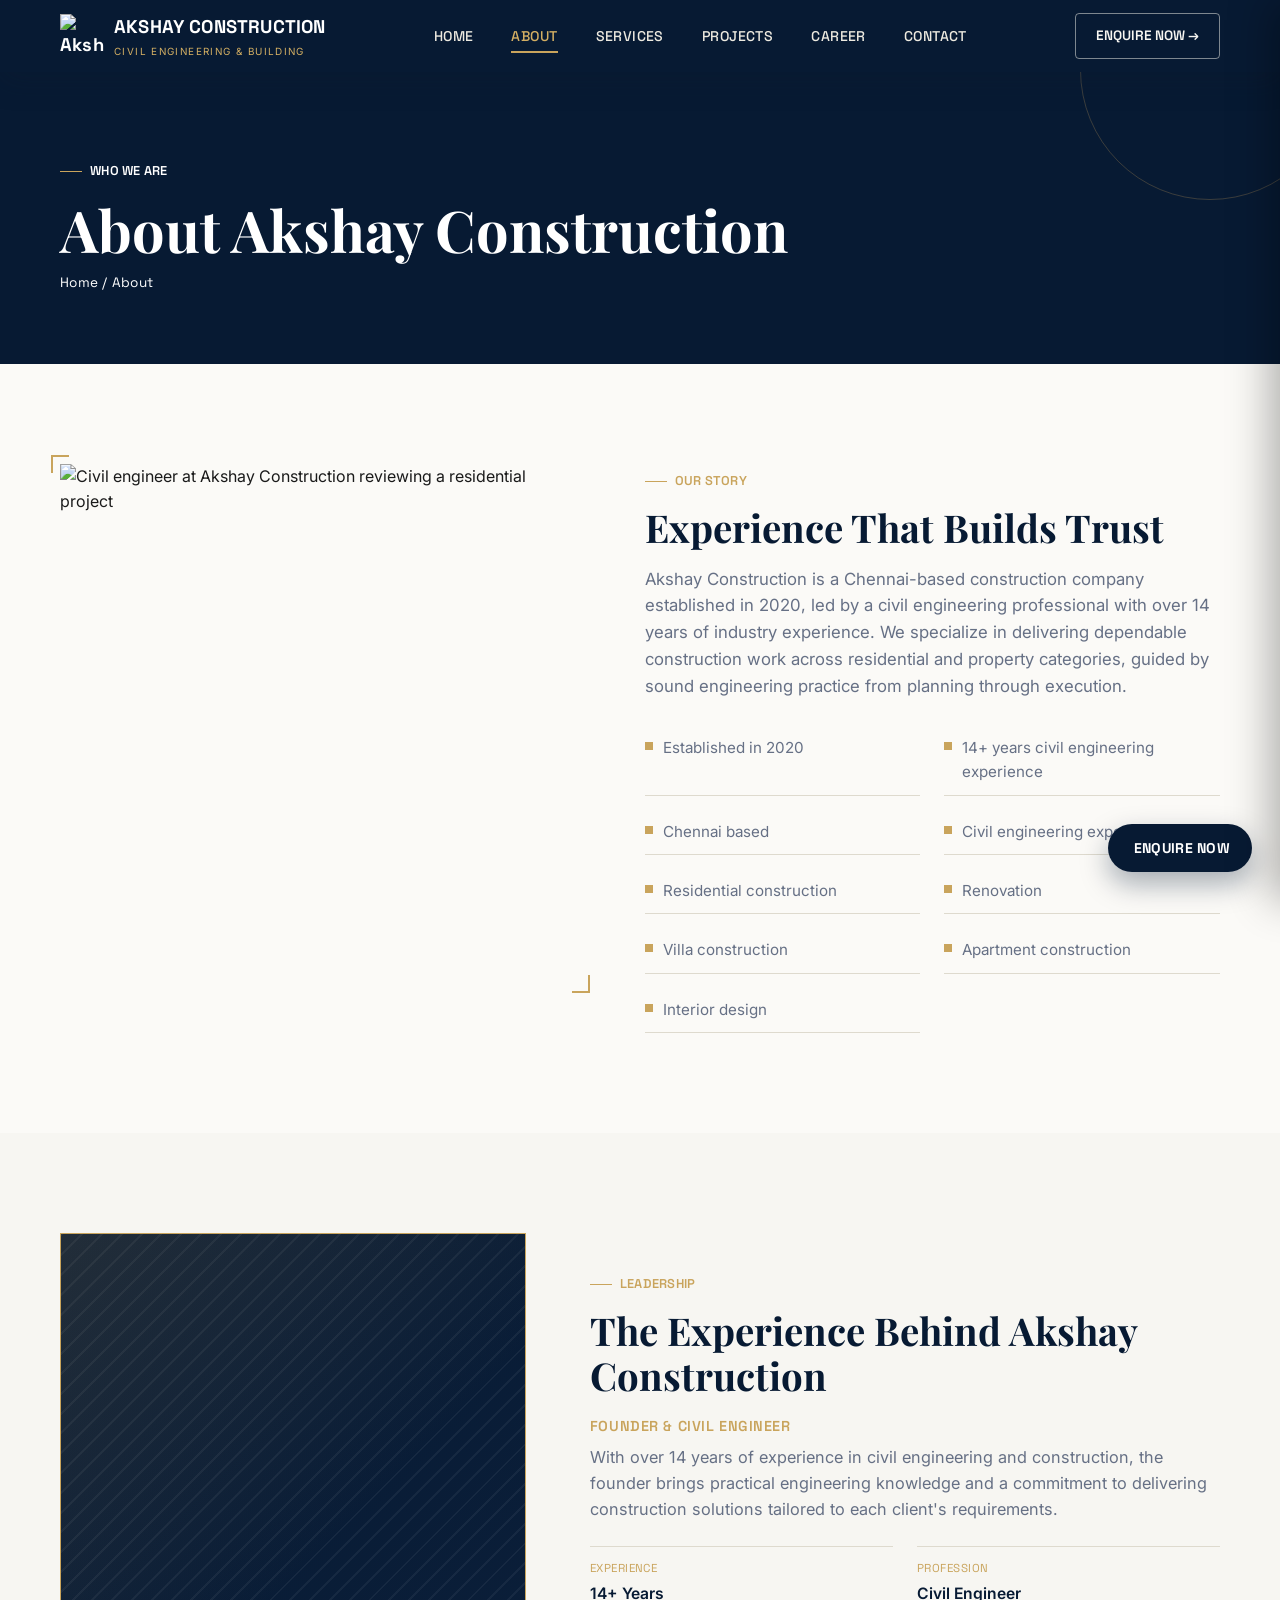
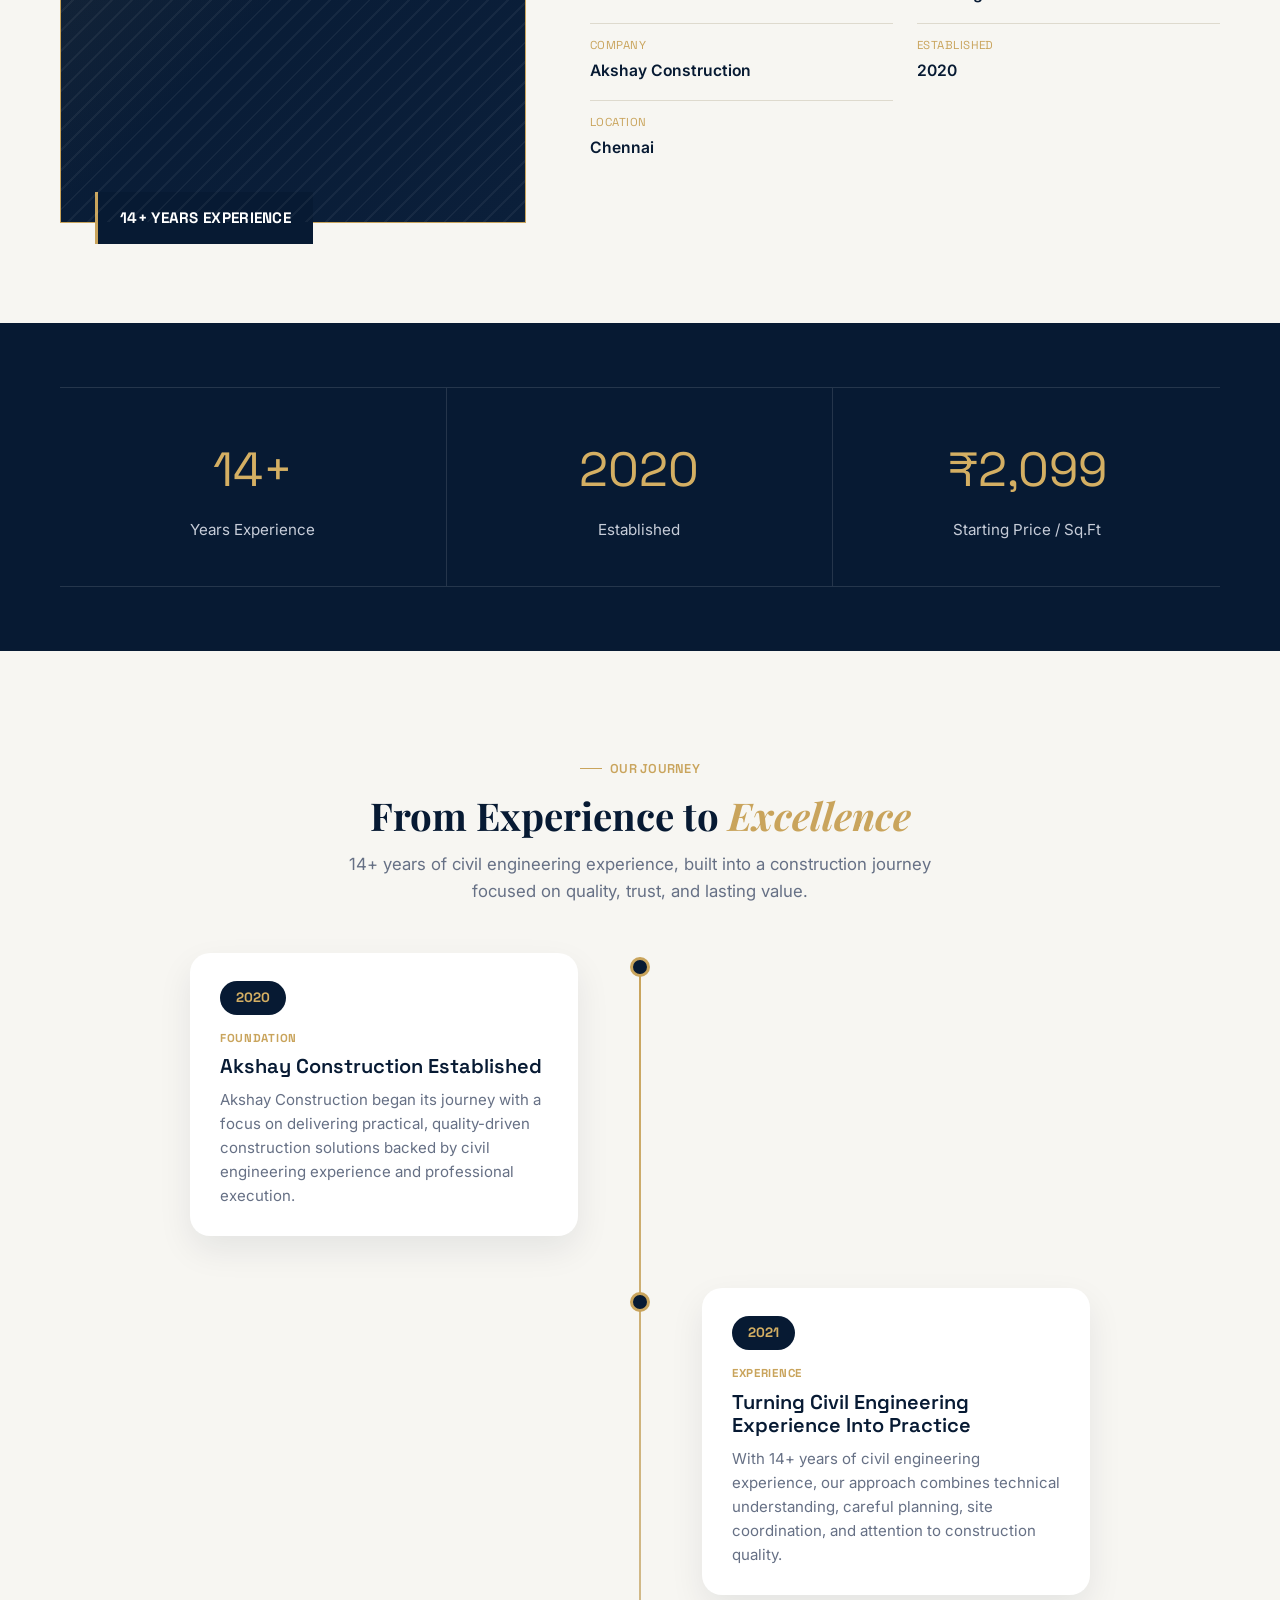
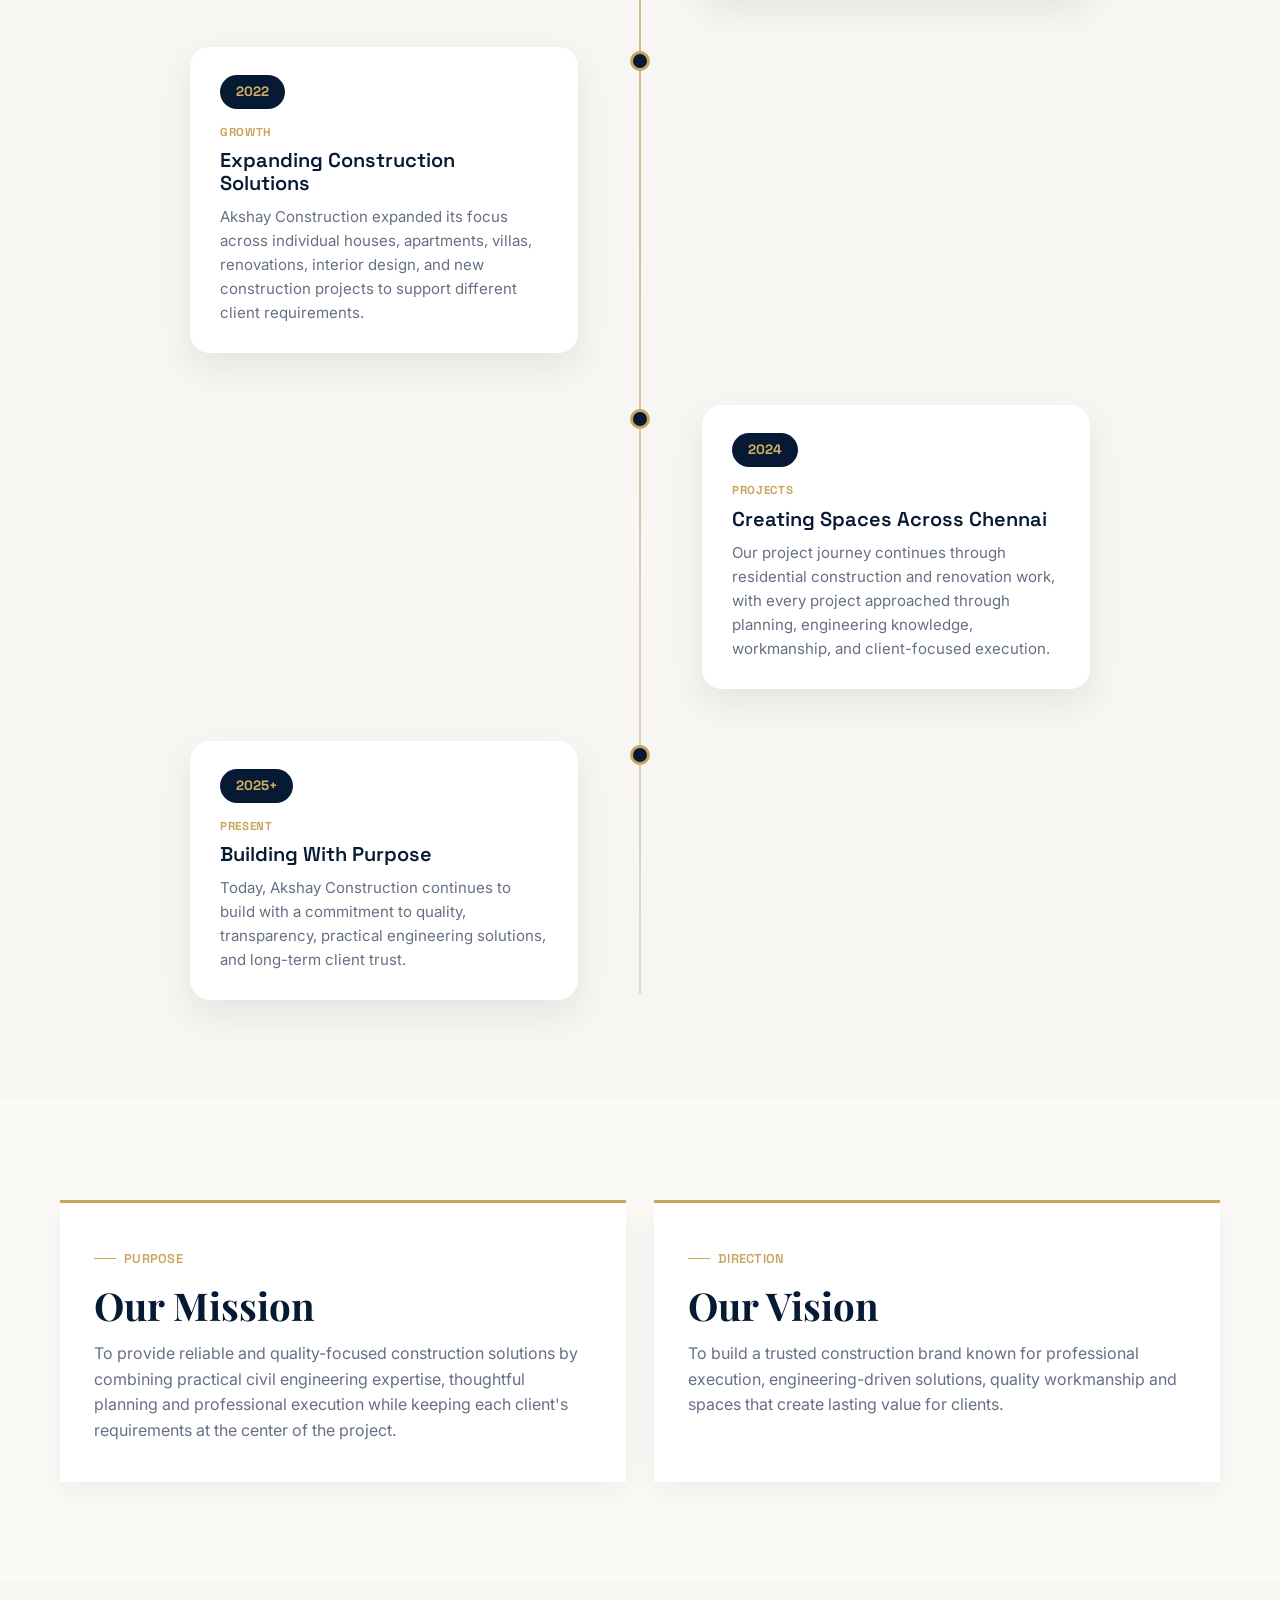
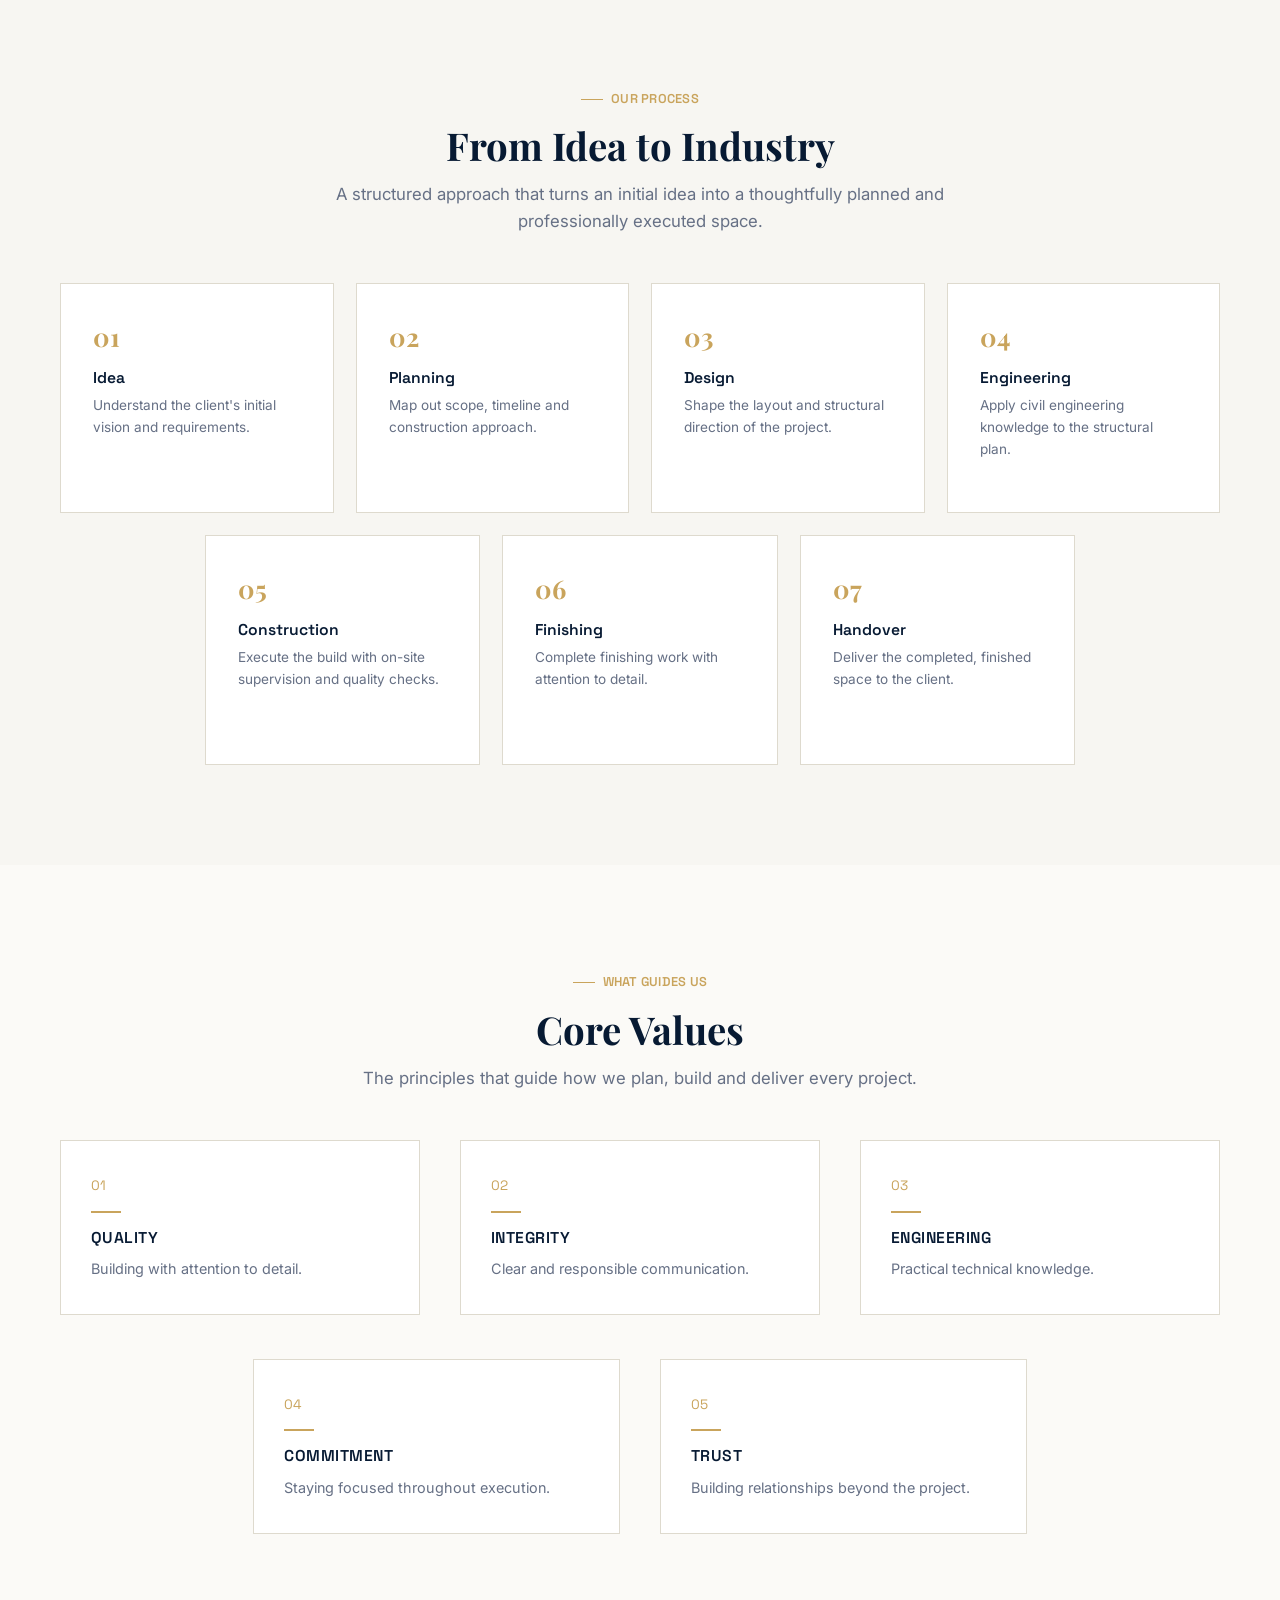
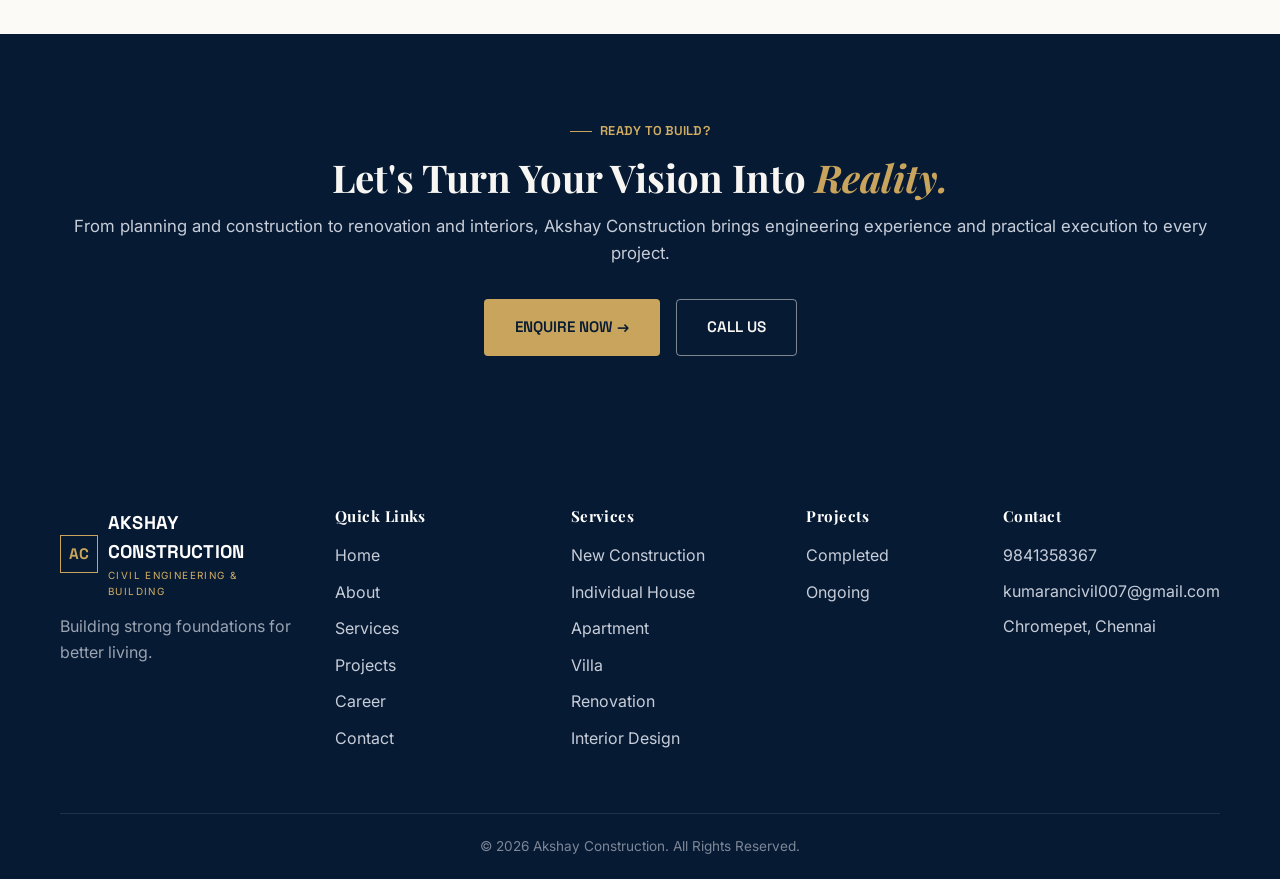
==== about.html @ 5a8a0b81 "Add files via upload" ====
<!DOCTYPE html>
<html lang="en">
<head>
<meta charset="UTF-8">
<meta name="viewport" content="width=device-width, initial-scale=1.0">
<title>About Us | Akshay Construction — Civil Contractor in Chennai</title>
<meta name="description" content="Learn about Akshay Construction, a Chennai-based civil construction company with 14+ years of engineering experience, established in 2020.">
<link rel="canonical" href="https://www.akshayconstruction.in/about.html">
<meta property="og:title" content="About Akshay Construction">
<meta property="og:description" content="14+ years of civil engineering experience. Chennai-based construction company established in 2020.">
<meta property="og:type" content="website">
<link rel="icon" href="images/logo1.jpeg" type="image/png">
<link rel="stylesheet" href="css/global.css">
<link rel="stylesheet" href="css/about.css">
</head>
<body>

<header class="navbar is-solid">
  <div class="container">
    <a href="index.html" class="brand">
      <img src="images/logo1.jpeg" alt="Akshay Construction Logo" class="brand-logo">
      <span>AKSHAY CONSTRUCTION<small>CIVIL ENGINEERING &amp; BUILDING</small></span>
    </a>
    <nav class="nav-links">
      <a href="index.html">HOME</a>
      <a href="about.html" class="active">ABOUT</a>
      <a href="services.html">SERVICES</a>
      <a href="projects.html">PROJECTS</a>
      <a href="career.html">CAREER</a>
      <a href="contact.html">CONTACT</a>
    </nav>
    <div class="nav-cta">
      <a href="contact.html" class="btn btn--outline-light btn--sm">ENQUIRE NOW &rarr;</a>
      <button class="hamburger" aria-label="Open menu"><span></span><span></span><span></span></button>
    </div>
  </div>
</header>

<div class="drawer-overlay"></div>
<aside class="mobile-drawer">
  <button class="drawer-close" aria-label="Close menu">&times;</button>
  <a href="index.html">HOME</a>
  <a href="about.html">ABOUT</a>
  <a href="services.html">SERVICES</a>
  <a href="projects.html">PROJECTS</a>
  <a href="career.html">CAREER</a>
  <a href="contact.html">CONTACT</a>
  <a href="contact.html" class="btn btn--gold btn--block drawer-cta">ENQUIRE NOW &rarr;</a>
  <a href="tel:9841358367" class="btn btn--outline-light btn--block" style="margin-top:10px;">CALL NOW</a>
  <a href="https://wa.me/919841358367?text=Hello%20Akshay%20Construction%2C%20I%20am%20interested%20in%20your%20construction%20services.%20I%20would%20like%20to%20know%20more%20about%20your%20services%20and%20quotation." class="btn btn--whatsapp btn--block" style="margin-top:10px;">WHATSAPP US</a>
</aside>

<section class="page-hero" style="background-image:url('images/about-hero.png');">
  <div class="container">
    
    <span class="tag on-dark">WHO WE ARE</span>
    <h1>About Akshay Construction</h1>
    <div class="breadcrumb"><a href="index.html">Home</a> / About</div>
  </div>
</section>

<section class="section">
  <div class="container about-main">
    <div class="about-main-media tick-frame reveal">
      <img src="images/journey.png" alt="Civil engineer at Akshay Construction reviewing a residential project">
    </div>
    <div class="reveal">
      <span class="tag">OUR STORY</span>
      <h2>Experience That Builds Trust</h2>
      <p style="margin-top:16px;color:var(--ink-soft);font-size:1.05rem;">Akshay Construction is a Chennai-based construction company established in 2020, led by a civil engineering professional with over 14 years of industry experience. We specialize in delivering dependable construction work across residential and property categories, guided by sound engineering practice from planning through execution.</p>
      <ul class="about-list">
        <li>Established in 2020</li>
        <li>14+ years civil engineering experience</li>
        <li>Chennai based</li>
        <li>Civil engineering expertise</li>
        <li>Residential construction</li>
        <li>Renovation</li>
        <li>Villa construction</li>
        <li>Apartment construction</li>
        <li>Interior design</li>
      </ul>
    </div>
  </div>
</section>

<!-- ================= FOUNDER / LEADERSHIP ================= -->
<section class="section section--alt">
  <div class="container founder-section">
    <div class="founder-portrait-wrap reveal">
      <img src="images/founder.png" alt="Founder and Civil Engineer of Akshay Construction" loading="lazy">
      <div class="founder-badge">14+ YEARS EXPERIENCE</div>
    </div>
    <div class="founder-info reveal">
      <span class="tag">LEADERSHIP</span>
      <h2>The Experience Behind Akshay Construction</h2>
      <p class="role">FOUNDER &amp; CIVIL ENGINEER</p>
      <p class="desc">With over 14 years of experience in civil engineering and construction, the founder brings practical engineering knowledge and a commitment to delivering construction solutions tailored to each client's requirements.</p>
      <div class="founder-facts">
        <div><span class="f-label">EXPERIENCE</span><span class="f-value">14+ Years</span></div>
        <div><span class="f-label">PROFESSION</span><span class="f-value">Civil Engineer</span></div>
        <div><span class="f-label">COMPANY</span><span class="f-value">Akshay Construction</span></div>
        <div><span class="f-label">ESTABLISHED</span><span class="f-value">2020</span></div>
        <div><span class="f-label">LOCATION</span><span class="f-value">Chennai</span></div>
      </div>
    </div>
  </div>
</section>

<section class="section--tight section--dark">
  <div class="container">
    <div class="experience-strip experience-strip--3">
      <div class="experience-item reveal"><span class="num" data-counter="14+">0</span><span class="label">Years Experience</span></div>
      <div class="experience-item reveal"><span class="num" data-counter="2020">0</span><span class="label">Established</span></div>
      <div class="experience-item reveal"><span class="num" data-counter="₹2,099">₹0</span><span class="label">Starting Price / Sq.Ft</span></div>
    </div>
  </div>
</section>

<!-- ================= OUR JOURNEY ================= -->
<section class="section section--alt">
  <div class="container">
    <div class="section-head center reveal">
      <span class="tag">OUR JOURNEY</span>
      <h2>From Experience to <span class="accent">Excellence</span></h2>
      <p>14+ years of civil engineering experience, built into a construction journey focused on quality, trust, and lasting value.</p>
    </div>

    <div class="journey-timeline">

      <div class="journey-item">
        <div class="journey-card-wrap">
          <div class="journey-dot"></div>
          <div class="journey-card reveal">
            <span class="journey-year">2020</span>
            <span class="journey-label">FOUNDATION</span>
            <h3>Akshay Construction Established</h3>
            <p>Akshay Construction began its journey with a focus on delivering practical, quality-driven construction solutions backed by civil engineering experience and professional execution.</p>
          </div>
        </div>
        <div class="journey-spacer"></div>
      </div>

      <div class="journey-item is-right">
        <div class="journey-spacer"></div>
        <div class="journey-card-wrap">
          <div class="journey-dot"></div>
          <div class="journey-card reveal">
            <span class="journey-year">2021</span>
            <span class="journey-label">EXPERIENCE</span>
            <h3>Turning Civil Engineering Experience Into Practice</h3>
            <p>With 14+ years of civil engineering experience, our approach combines technical understanding, careful planning, site coordination, and attention to construction quality.</p>
          </div>
        </div>
      </div>

      <div class="journey-item">
        <div class="journey-card-wrap">
          <div class="journey-dot"></div>
          <div class="journey-card reveal">
            <span class="journey-year">2022</span>
            <span class="journey-label">GROWTH</span>
            <h3>Expanding Construction Solutions</h3>
            <p>Akshay Construction expanded its focus across individual houses, apartments, villas, renovations, interior design, and new construction projects to support different client requirements.</p>
          </div>
        </div>
        <div class="journey-spacer"></div>
      </div>

      <div class="journey-item is-right">
        <div class="journey-spacer"></div>
        <div class="journey-card-wrap">
          <div class="journey-dot"></div>
          <div class="journey-card reveal">
            <span class="journey-year">2024</span>
            <span class="journey-label">PROJECTS</span>
            <h3>Creating Spaces Across Chennai</h3>
            <p>Our project journey continues through residential construction and renovation work, with every project approached through planning, engineering knowledge, workmanship, and client-focused execution.</p>
          </div>
        </div>
      </div>

      <div class="journey-item">
        <div class="journey-card-wrap">
          <div class="journey-dot"></div>
          <div class="journey-card reveal">
            <span class="journey-year">2025+</span>
            <span class="journey-label">PRESENT</span>
            <h3>Building With Purpose</h3>
            <p>Today, Akshay Construction continues to build with a commitment to quality, transparency, practical engineering solutions, and long-term client trust.</p>
          </div>
        </div>
        <div class="journey-spacer"></div>
      </div>

    </div>
  </div>
</section>

<!-- ================= MISSION / VISION ================= -->
<section class="section">
  <div class="container mv-grid">
    <div class="mv-card reveal">
      <span class="tag">PURPOSE</span>
      <h2>Our Mission</h2>
      <p>To provide reliable and quality-focused construction solutions by combining practical civil engineering expertise, thoughtful planning and professional execution while keeping each client's requirements at the center of the project.</p>
    </div>
    <div class="mv-card reveal">
      <span class="tag">DIRECTION</span>
      <h2>Our Vision</h2>
      <p>To build a trusted construction brand known for professional execution, engineering-driven solutions, quality workmanship and spaces that create lasting value for clients.</p>
    </div>
  </div>
</section>

<!-- ================= FROM IDEA TO INDUSTRY ================= -->
<section class="section section--alt">
  <div class="container">
    <div class="section-head center reveal">
      <span class="tag">OUR PROCESS</span>
      <h2>From Idea to Industry</h2>
      <p>A structured approach that turns an initial idea into a thoughtfully planned and professionally executed space.</p>
    </div>
    <div class="idea-row idea-row-top">
      <div class="idea-step reveal"><span class="idea-num">01</span><h3>Idea</h3><p>Understand the client's initial vision and requirements.</p></div>
      <div class="idea-step reveal"><span class="idea-num">02</span><h3>Planning</h3><p>Map out scope, timeline and construction approach.</p></div>
      <div class="idea-step reveal"><span class="idea-num">03</span><h3>Design</h3><p>Shape the layout and structural direction of the project.</p></div>
      <div class="idea-step reveal"><span class="idea-num">04</span><h3>Engineering</h3><p>Apply civil engineering knowledge to the structural plan.</p></div>
    </div>
    <div class="idea-row idea-row-bottom">
      <div class="idea-step reveal"><span class="idea-num">05</span><h3>Construction</h3><p>Execute the build with on-site supervision and quality checks.</p></div>
      <div class="idea-step reveal"><span class="idea-num">06</span><h3>Finishing</h3><p>Complete finishing work with attention to detail.</p></div>
      <div class="idea-step reveal"><span class="idea-num">07</span><h3>Handover</h3><p>Deliver the completed, finished space to the client.</p></div>
    </div>
  </div>
</section>

<!-- ================= CORE VALUES ================= -->
<section class="section">
  <div class="container">
    <div class="section-head center reveal">
      <span class="tag" style="justify-content:center;">WHAT GUIDES US</span>
      <h2>Core Values</h2>
      <p>The principles that guide how we plan, build and deliver every project.</p>
    </div>
    <div class="values-row values-row-top">
      <div class="value-card reveal"><span class="value-num">01</span><span class="value-line"></span><h3>Quality</h3><p>Building with attention to detail.</p></div>
      <div class="value-card reveal"><span class="value-num">02</span><span class="value-line"></span><h3>Integrity</h3><p>Clear and responsible communication.</p></div>
      <div class="value-card reveal"><span class="value-num">03</span><span class="value-line"></span><h3>Engineering</h3><p>Practical technical knowledge.</p></div>
    </div>
    <div class="values-row values-row-bottom">
      <div class="value-card reveal"><span class="value-num">04</span><span class="value-line"></span><h3>Commitment</h3><p>Staying focused throughout execution.</p></div>
      <div class="value-card reveal"><span class="value-num">05</span><span class="value-line"></span><h3>Trust</h3><p>Building relationships beyond the project.</p></div>
    </div>
  </div>
</section>

<section class="final-cta section--dark">
  <div class="container">
    <span class="tag on-dark" style="justify-content:center;">READY TO BUILD?</span>
    <h2 class="reveal">Let's Turn Your Vision Into <span class="accent">Reality.</span></h2>
    <p class="reveal">From planning and construction to renovation and interiors, Akshay Construction brings engineering experience and practical execution to every project.</p>
    <div class="btn-row reveal" style="justify-content:center;">
      <a href="contact.html" class="btn btn--gold">ENQUIRE NOW &rarr;</a>
      <a href="tel:9841358367" class="btn btn--outline-light">CALL US</a>
    </div>
  </div>
</section>

<footer class="site-footer">
  <div class="container">
    <div class="footer-grid footer-grid--5">
      <div class="footer-brand">
        <div class="brand"><span class="brand-mark">AC</span><span>AKSHAY CONSTRUCTION<small>CIVIL ENGINEERING &amp; BUILDING</small></span></div>
        <p>Building strong foundations for better living.</p>
      </div>
      <div class="footer-col">
        <h4>Quick Links</h4>
        <ul>
          <li><a href="index.html">Home</a></li>
          <li><a href="about.html">About</a></li>
          <li><a href="services.html">Services</a></li>
          <li><a href="projects.html">Projects</a></li>
          <li><a href="career.html">Career</a></li>
          <li><a href="contact.html">Contact</a></li>
        </ul>
      </div>
      <div class="footer-col">
        <h4>Services</h4>
        <ul>
          <li><a href="services.html">New Construction</a></li>
          <li><a href="services.html">Individual House</a></li>
          <li><a href="services.html">Apartment</a></li>
          <li><a href="services.html">Villa</a></li>
          <li><a href="services.html">Renovation</a></li>
          <li><a href="services.html">Interior Design</a></li>
        </ul>
      </div>
      <div class="footer-col">
        <h4>Projects</h4>
        <ul>
          <li><a href="projects.html?filter=completed">Completed</a></li>
          <li><a href="projects.html?filter=ongoing">Ongoing</a></li>
        </ul>
      </div>
      <div class="footer-col">
        <h4>Contact</h4>
        <p><a href="tel:9841358367">9841358367</a></p>
        <p><a href="mailto:kumarancivil007@gmail.com">kumarancivil007@gmail.com</a></p>
        <p>Chromepet, Chennai</p>
      </div>
    </div>
    <div class="footer-bottom">&copy; 2026 Akshay Construction. All Rights Reserved.</div>
  </div>
</footer>

<div class="floating-widget" id="floatingWidget">
  <div class="fw-options" id="fwOptions">
    <a class="fw-btn fw-whatsapp" href="https://wa.me/919841358367?text=Hello%20Akshay%20Construction%2C%20I%20am%20interested%20in%20your%20construction%20services.%20I%20would%20like%20to%20know%20more%20about%20your%20services%20and%20quotation." aria-label="Chat on WhatsApp">
      <svg class="fw-icon" viewBox="0 0 24 24" fill="currentColor"><path d="M12 2C6.48 2 2 6.48 2 12c0 1.85.5 3.58 1.36 5.07L2 22l5.08-1.33A9.94 9.94 0 0012 22c5.52 0 10-4.48 10-10S17.52 2 12 2zm0 18c-1.6 0-3.1-.42-4.4-1.16l-.31-.18-3.12.82.83-3.04-.2-.32A7.94 7.94 0 014 12c0-4.41 3.59-8 8-8s8 3.59 8 8-3.59 8-8 8zm4.4-5.98c-.24-.12-1.43-.7-1.65-.78-.22-.08-.38-.12-.54.12-.16.24-.62.78-.76.94-.14.16-.28.18-.52.06-.24-.12-1.02-.38-1.94-1.2-.72-.64-1.2-1.43-1.34-1.67-.14-.24-.02-.37.1-.49.11-.11.24-.28.36-.42.12-.14.16-.24.24-.4.08-.16.04-.3-.02-.42-.06-.12-.54-1.3-.74-1.78-.2-.47-.4-.4-.54-.41h-.46c-.16 0-.42.06-.64.3-.22.24-.84.82-.84 2s.86 2.32.98 2.48c.12.16 1.7 2.6 4.12 3.64.58.25 1.03.4 1.38.51.58.18 1.11.16 1.53.1.47-.07 1.43-.58 1.63-1.15.2-.57.2-1.06.14-1.15-.06-.1-.22-.16-.46-.28z"/></svg>
      <span class="fw-label">WhatsApp</span>
    </a>
    <a class="fw-btn fw-call" href="tel:9841358367" aria-label="Call Akshay Construction">
      <svg class="fw-icon" viewBox="0 0 24 24" fill="currentColor"><path d="M6.6 10.8c1.4 2.8 3.8 5.1 6.6 6.6l2.2-2.2c.3-.3.7-.4 1-.2 1.1.4 2.3.6 3.6.6.6 0 1 .4 1 1V20c0 .6-.4 1-1 1C10.6 21 3 13.4 3 4c0-.6.4-1 1-1h3.5c.6 0 1 .4 1 1 0 1.2.2 2.5.6 3.6.1.4 0 .8-.2 1l-2.3 2.2z"/></svg>
      <span class="fw-label">Call</span>
    </a>
    <a class="fw-btn fw-email" href="mailto:kumarancivil007@gmail.com" aria-label="Email Akshay Construction">
      <svg class="fw-icon" viewBox="0 0 24 24" fill="currentColor"><path d="M20 4H4c-1.1 0-2 .9-2 2v12c0 1.1.9 2 2 2h16c1.1 0 2-.9 2-2V6c0-1.1-.9-2-2-2zm0 4-8 5-8-5V6l8 5 8-5v2z"/></svg>
      <span class="fw-label">Email</span>
    </a>
  </div>
  <button class="fw-main" id="fwToggle" aria-expanded="false" aria-controls="fwOptions">
    <svg class="fw-icon fw-icon-plus" viewBox="0 0 24 24" fill="currentColor"><path d="M11 4h2v7h7v2h-7v7h-2v-7H4v-2h7z"/></svg>
    <span class="fw-label">ENQUIRE NOW</span>
  </button>
</div>

<script src="js/global.js"></script>
<script src="js/about.js"></script>
</body>
</html>
---- css/global.css ----
/* =========================================================
   AKSHAY CONSTRUCTION — GLOBAL DESIGN SYSTEM
   Design language: engineering drawing / site-plan vernacular.
   Thin rule lines, corner ticks, coordinate-style tags —
   drawn from the world of civil engineering drafting rather
   than generic template chrome.
   ========================================================= */

@import url('https://fonts.googleapis.com/css2?family=Playfair+Display:ital,wght@0,600;0,700;1,600;1,700&family=Space+Grotesk:wght@400;500;600;700&family=Inter:wght@400;500;600;700&display=swap');

:root{
  /* ---- Color tokens ---- */
  --navy-900:#071A33;
  --navy-800:#0B1F3A;
  --navy-700:#132B4E;
  --off-white:#F7F6F2;
  --paper:#FBFAF7;
  --gray-200:#E7E4DC;
  --gray-400:#C3BFB4;
  --ink:#1A1A1A;
  --ink-soft:#667085;
  --gold:#C9A45C;
  --gold-light:#D4AF63;
  --line:#DEDACE;
  --success:#3E7A4E;

  /* ---- Type ---- */
  --font-display:'Playfair Display', 'Space Grotesk', serif;
  --font-head:'Space Grotesk', 'Inter', sans-serif;
  --font-body:'Inter', sans-serif;

  /* ---- Layout ---- */
  --container:1320px;
  --radius-s:4px;
  --radius-m:8px;
  --nav-h:84px;
}

*,*::before,*::after{ box-sizing:border-box; }
html{ scroll-behavior:smooth; }

body{
  margin:0;
  font-family:var(--font-body);
  color:var(--ink);
  background:var(--paper);
  line-height:1.6;
  -webkit-font-smoothing:antialiased;
}

img{ max-width:100%; display:block; }
a{ color:inherit; text-decoration:none; }
ul{ list-style:none; margin:0; padding:0; }
button{ font-family:inherit; cursor:pointer; }
input,textarea,select{ font-family:inherit; font-size:1rem; }

/* Global alignment system: every section shares this one container so
   content width, left/right margins and heading widths line up across
   the whole site (Client Stories, Career, Process, Values, Why Us…). */
.container{
  width:min(100% - 120px, var(--container));
  margin-inline:auto;
}
@media (max-width: 1024px){
  .container{ width:min(100% - 64px, 1200px); }
}
@media (max-width: 767px){
  .container{ width:min(100% - 32px, 1200px); }
}

h1,h2,h3,h4{
  font-family:var(--font-display);
  color:var(--navy-900);
  line-height:1.15;
  margin:0;
  font-weight:700;
}

h1{ font-size:clamp(2.2rem,4.6vw,3.6rem); }
h2{ font-size:clamp(1.7rem,3vw,2.4rem); }
h3{ font-size:1.25rem; font-family:var(--font-head); font-weight:600; }

p{ margin:0; }

.accent{
  font-style:italic;
  color:var(--gold);
}

@media (prefers-reduced-motion: reduce){
  *{ animation:none !important; transition:none !important; scroll-behavior:auto !important; }
}

/* ---------------------------------------------------------
   Structural device: measurement tag (coordinate-plan style)
   used instead of a generic tracked-out ALL-CAPS eyebrow bar.
   --------------------------------------------------------- */
.tag{
  display:inline-flex;
  align-items:center;
  gap:8px;
  font-family:var(--font-head);
  font-size:0.8rem;
  letter-spacing:0.02em;
  color:var(--gold);
  font-weight:600;
  margin-bottom:14px;
}
.tag::before{
  content:'';
  width:22px;
  height:1px;
  background:var(--gold);
  display:inline-block;
}
.tag.on-dark{ color:var(--gold-light); }

.section{ padding-block:100px; }
.section--tight{ padding-block:64px; }
.section--dark{ background:var(--navy-900); color:var(--off-white); }
.section--dark h2, .section--dark h3{ color:var(--off-white); }
.section--alt{ background:var(--off-white); }

/* Consistent vertical rhythm across the whole site — desktop / tablet / mobile. */
@media (max-width: 1024px){
  .section{ padding-block:80px; }
  .section--tight{ padding-block:52px; }
}
@media (max-width: 767px){
  .section{ padding-block:60px; }
  .section--tight{ padding-block:40px; }
  .section-head{ margin-bottom:32px; }
  .page-hero{ padding:calc(var(--nav-h) + 40px) 0 44px; }
  .pricing-cta{ padding-block:56px; }
  .final-cta{ padding-block:52px; }
}

.section-head{
  max-width:640px;
  margin-bottom:48px;
}
.section-head.center{
  margin-left:auto;
  margin-right:auto;
  text-align:center;
}
.section-head p{
  color:var(--ink-soft);
  margin-top:14px;
  font-size:1.05rem;
}
.section--dark .section-head p{ color:#C7CDD9; }

/* ---------------------------------------------------------
   Buttons
   --------------------------------------------------------- */
.btn{
  display:inline-flex;
  align-items:center;
  justify-content:center;
  gap:10px;
  padding:15px 30px;
  font-family:var(--font-head);
  font-weight:600;
  font-size:0.95rem;
  border-radius:var(--radius-s);
  border:1px solid transparent;
  transition:transform .25s ease, background .25s ease, color .25s ease, border-color .25s ease;
  white-space:nowrap;
}
.btn:active{ transform:translateY(1px); }

.btn--gold{
  background:var(--gold);
  color:var(--navy-900);
}
.btn--gold:hover{ background:var(--gold-light); }

.btn--outline{
  background:transparent;
  color:var(--navy-900);
  border-color:var(--navy-900);
}
.btn--outline:hover{ background:var(--navy-900); color:var(--off-white); }

.btn--outline-light{
  background:transparent;
  color:var(--off-white);
  border-color:rgba(246,243,236,0.5);
}
.btn--outline-light:hover{ background:var(--off-white); color:var(--navy-900); border-color:var(--off-white); }

.btn--whatsapp{
  background:#2CA24C;
  color:#fff;
}
.btn--whatsapp:hover{ background:#268F42; }

.btn--sm{ padding:11px 20px; font-size:0.85rem; }
.btn--block{ width:100%; }

.btn-row{
  display:flex;
  flex-wrap:wrap;
  gap:16px;
}

/* ---------------------------------------------------------
   Navbar
   --------------------------------------------------------- */
.navbar{
  position:fixed;
  top:0; left:0; right:0;
  height:var(--nav-h);
  z-index:1000;
  display:flex;
  align-items:center;
  transition:background .35s ease, box-shadow .35s ease, height .35s ease;
  background:transparent;
}
.navbar .container{
  display:flex;
  align-items:center;
  justify-content:space-between;
}
.navbar.is-scrolled{
  background:var(--navy-900);
  height:72px;
  box-shadow:0 8px 30px rgba(15,26,43,0.25);
}
/* pages other than home don't have a dark hero image behind the nav,
   so keep the bar solid from the start on those pages */
.navbar.is-solid{ background:var(--navy-900); }

.brand-logo{
  width:44px;
  height:44px;
  object-fit:contain;
  flex-shrink:0;
}
.brand{
  display:flex;
  align-items:center;
  gap:10px;
  flex-shrink:0;
  font-family:var(--font-head);
  font-weight:700;
  font-size:1.15rem;
  color:#fff;
  letter-spacing:0.01em;
}
.brand-mark{
  width:38px; height:38px;
  border:1.5px solid var(--gold);
  display:flex; align-items:center; justify-content:center;
  color:var(--gold);
  font-size:0.95rem;
  font-weight:700;
  flex-shrink:0;
}
.brand small{
  display:block;
  font-family:var(--font-body);
  font-weight:400;
  font-size:0.62rem;
  letter-spacing:0.14em;
  color:var(--gold-light);
  margin-top:2px;
}

.nav-links{
  display:flex;
  align-items:center;
  gap:38px;
  flex-shrink:0;
  white-space:nowrap;
}
.nav-links a{
  font-family:var(--font-head);
  font-size:0.88rem;
  font-weight:500;
  letter-spacing:0.03em;
  color:#EDEAE0;
  position:relative;
  padding:6px 0;
}
.nav-links a::after{
  content:'';
  position:absolute;
  left:0; bottom:0;
  width:0; height:2px;
  background:var(--gold);
  transition:width .25s ease;
}
.nav-links a:hover::after,
.nav-links a.active::after{ width:100%; }
.nav-links a.active{ color:var(--gold-light); }

.nav-cta{ display:flex; align-items:center; gap:14px; flex-shrink:0; white-space:nowrap; }

.hamburger{
  display:none;
  flex-direction:column;
  gap:5px;
  width:30px;
  background:none;
  border:none;
  padding:6px 0;
}
.hamburger span{
  height:2px;
  background:#fff;
  width:100%;
  transition:transform .3s ease, opacity .3s ease;
}
.hamburger.is-open span:nth-child(1){ transform:translateY(7px) rotate(45deg); }
.hamburger.is-open span:nth-child(2){ opacity:0; }
.hamburger.is-open span:nth-child(3){ transform:translateY(-7px) rotate(-45deg); }

.mobile-drawer{
  position:fixed;
  top:0; right:0;
  height:100vh;
  width:min(320px,84vw);
  background:var(--navy-900);
  z-index:1100;
  transform:translateX(100%);
  transition:transform .35s ease;
  padding:28px 26px;
  display:flex;
  flex-direction:column;
  gap:6px;
  box-shadow:-10px 0 40px rgba(0,0,0,0.3);
}
.mobile-drawer.is-open{ transform:translateX(0); }
.mobile-drawer a{
  color:#EDEAE0;
  font-family:var(--font-head);
  font-size:1.05rem;
  padding:14px 4px;
  border-bottom:1px solid rgba(255,255,255,0.08);
}
.drawer-close{
  align-self:flex-end;
  background:none;
  border:none;
  color:#fff;
  font-size:1.6rem;
  line-height:1;
  margin-bottom:10px;
}
.drawer-overlay{
  position:fixed; inset:0;
  background:rgba(15,26,43,0.55);
  z-index:1050;
  opacity:0;
  pointer-events:none;
  transition:opacity .3s ease;
}
.drawer-overlay.is-open{ opacity:1; pointer-events:auto; }

.drawer-cta{ margin-top:16px; }

@media (max-width: 960px){
  .nav-links, .nav-cta .btn--outline-light{ display:none; }
  .hamburger{ display:flex; }
  .nav-cta{ gap:10px; }
}

/* ---------------------------------------------------------
   Page hero (interior pages) — engineering plan strip
   --------------------------------------------------------- */
.page-hero{
  background:var(--navy-900);
  color:var(--off-white);
  padding:calc(var(--nav-h) + 70px) 0 70px;
  position:relative;
  overflow:hidden;
  background-size:cover;
  background-position:center;
}
.page-hero::after{
  content:'';
  position:absolute;
  right:-60px; top:-60px;
  width:260px; height:260px;
  border:1px solid rgba(216,167,92,0.25);
  border-radius:50%;
}
.page-hero::before{
  content:'';
  position:absolute; inset:0;
  background:linear-gradient(100deg, rgba(7,26,51,0.92) 0%, rgba(7,26,51,0.8) 55%, rgba(7,26,51,0.62) 100%);
  z-index:0;
}
.page-hero .container{ position:relative; z-index:1; }
.page-hero h1,
.page-hero .tag,
.page-hero .breadcrumb,
.page-hero .breadcrumb a{
  color:#fff;
}
.breadcrumb{
  font-family:var(--font-head);
  font-size:0.85rem;
  color:var(--gold-light);
  margin-top:10px;
  letter-spacing:0.02em;
}
.breadcrumb a{ color:#C7CDD9; }
.breadcrumb a:hover{ color:#fff; }

/* ---------------------------------------------------------
   Cards — generic base, module specific styling in own CSS
   --------------------------------------------------------- */
.card{
  background:#fff;
  border:1px solid var(--line);
}

/* Corner-tick decoration used on media/images to nod to survey markers */
.tick-frame{ position:relative; }
.tick-frame::before,
.tick-frame::after{
  content:'';
  position:absolute;
  width:18px; height:18px;
  border-top:2px solid var(--gold);
  border-left:2px solid var(--gold);
  top:-9px; left:-9px;
  z-index:2;
}
.tick-frame::after{
  top:auto; left:auto;
  bottom:-9px; right:-9px;
  border-top:none; border-left:none;
  border-bottom:2px solid var(--gold);
  border-right:2px solid var(--gold);
}

/* ---------------------------------------------------------
   Project card — shared by Home preview + Projects page
   --------------------------------------------------------- */
.project-card{
  background:#fff;
  border:1px solid var(--line);
  overflow:hidden;
  transition:transform .3s ease, box-shadow .3s ease;
}
.project-card:hover{
  transform:translateY(-6px);
  box-shadow:0 20px 44px rgba(15,26,43,0.14);
}
.project-card-media{
  position:relative;
  aspect-ratio:4/3;
  overflow:hidden;
}
.project-card-media img{
  width:100%; height:100%; object-fit:cover;
  transition:transform .45s ease;
}
.project-card:hover .project-card-media img{ transform:scale(1.07); }
.img-note{
  position:absolute;
  left:12px; bottom:12px;
  background:rgba(15,26,43,0.72);
  color:#EDEAE0;
  font-family:var(--font-head);
  font-size:0.62rem;
  font-weight:600;
  letter-spacing:0.04em;
  padding:5px 10px;
}
.badge{
  position:absolute;
  top:14px; right:14px;
  padding:6px 14px;
  border-radius:30px;
  font-family:var(--font-head);
  font-size:0.7rem;
  font-weight:700;
  letter-spacing:0.04em;
  color:#fff;
  background:var(--navy-900);
}
.badge--completed{ background:var(--navy-900); color:#fff; }
.badge--ongoing{ background:var(--gold); color:var(--navy-900); }
.project-card-body{ padding:22px; }
.project-card-body h3{ font-size:1.05rem; margin-bottom:8px; }
.project-category{ color:var(--gold); font-size:0.85rem; font-weight:600; margin-bottom:6px; }
.project-location{ color:var(--ink-soft); font-size:0.88rem; }

/* ---------------------------------------------------------
   Floating contact widget
   --------------------------------------------------------- */
.floating-widget{
  position:fixed;
  right:28px;
  bottom:28px;
  z-index:900;
  display:flex;
  flex-direction:column;
  align-items:flex-end;
  gap:12px;
}
.fw-options{
  display:flex;
  flex-direction:column;
  align-items:flex-end;
  gap:10px;
  opacity:0;
  transform:translateY(8px);
  pointer-events:none;
  transition:opacity .25s ease, transform .25s ease;
}
.floating-widget.is-open .fw-options{
  opacity:1;
  transform:none;
  pointer-events:auto;
}
.fw-btn{
  display:flex;
  align-items:center;
  gap:10px;
  padding:12px 18px 12px 14px;
  border-radius:40px;
  font-family:var(--font-head);
  font-size:0.85rem;
  font-weight:600;
  color:#fff;
  box-shadow:0 10px 24px rgba(7,26,51,0.28);
  transition:transform .25s ease;
}
.fw-btn:hover{ transform:translateY(-2px); }
.fw-btn .fw-icon{
  width:22px; height:22px;
  flex-shrink:0;
}
.fw-btn.fw-whatsapp{ background:#2CA24C; }
.fw-btn.fw-call{ background:var(--navy-800); }
.fw-btn.fw-email{ background:var(--gold); color:var(--navy-900); }

.fw-main{
  display:flex;
  align-items:center;
  gap:10px;
  padding:15px 22px 15px 16px;
  border-radius:40px;
  border:none;
  font-family:var(--font-head);
  font-size:0.88rem;
  font-weight:700;
  letter-spacing:0.02em;
  color:#fff;
  background:var(--navy-900);
  box-shadow:0 12px 28px rgba(7,26,51,0.35);
  transition:transform .25s ease, background .25s ease;
}
.fw-main:hover{ background:var(--gold); color:var(--navy-900); }
.fw-main .fw-icon-plus{ transition:transform .3s ease; }
.floating-widget.is-open .fw-main .fw-icon-plus{ transform:rotate(45deg); }

.fw-label{ display:inline; white-space:nowrap; }

@media (max-width: 640px){
  .floating-widget{
    right:18px;
    bottom:calc(20px + env(safe-area-inset-bottom));
    gap:10px;
  }
  .fw-btn{ padding:0; width:50px; height:50px; border-radius:50%; justify-content:center; }
  .fw-main{ padding:0; width:58px; height:58px; border-radius:50%; justify-content:center; }
  .fw-label{ display:none; }
}

/* ---------------------------------------------------------
   Footer
   --------------------------------------------------------- */
.site-footer{
  background:var(--navy-900);
  color:#C7CDD9;
  padding:72px 0 0;
}
.footer-grid{
  display:grid;
  grid-template-columns:1.4fr 1fr 1fr 1.2fr;
  gap:40px;
  padding-bottom:50px;
  border-bottom:1px solid rgba(255,255,255,0.1);
}
.footer-brand .brand{ margin-bottom:14px; }
.footer-brand p{ color:#9AA3B2; max-width:280px; }
.footer-col h4{
  color:#fff;
  font-size:0.95rem;
  letter-spacing:0.03em;
  margin-bottom:18px;
}
.footer-col ul li{ margin-bottom:11px; }
.footer-col a:hover{ color:var(--gold-light); }
.footer-col p{ margin-bottom:10px; color:#C7CDD9; }
.footer-bottom{
  text-align:center;
  padding:22px 0;
  font-size:0.85rem;
  color:#7C8697;
}

@media (max-width: 860px){
  .footer-grid{ grid-template-columns:1fr 1fr; }
}
@media (max-width: 520px){
  .footer-grid{ grid-template-columns:1fr; }
}

/* ---------------------------------------------------------
   Scroll reveal
   --------------------------------------------------------- */
.reveal{
  opacity:0;
  transform:translateY(24px);
  transition:opacity .7s ease, transform .7s ease;
}
.reveal.is-visible{ opacity:1; transform:none; }

/* ---------------------------------------------------------
   Forms (shared: career + contact)
   --------------------------------------------------------- */
.form-grid{
  display:grid;
  grid-template-columns:1fr 1fr;
  gap:22px;
}
.form-grid .full{ grid-column:1 / -1; }
.field label{
  display:block;
  font-family:var(--font-head);
  font-size:0.85rem;
  font-weight:600;
  color:var(--navy-900);
  margin-bottom:8px;
}
.field input,
.field select,
.field textarea{
  width:100%;
  padding:13px 14px;
  border:1px solid var(--line);
  border-radius:var(--radius-s);
  background:#fff;
  color:var(--ink);
}
.field input:focus,
.field select:focus,
.field textarea:focus{
  outline:none;
  border-color:var(--gold);
  box-shadow:0 0 0 3px rgba(192,138,62,0.15);
}
.field textarea{ resize:vertical; min-height:120px; }
.field-file{
  border:1px dashed var(--line);
  border-radius:var(--radius-s);
  padding:18px;
  text-align:center;
  color:var(--ink-soft);
  font-size:0.9rem;
  cursor:pointer;
  background:#fff;
}
.field-file:hover{ border-color:var(--gold); }

.form-note{
  margin-top:14px;
  font-size:0.85rem;
  color:var(--ink-soft);
}
.form-success{
  display:none;
  margin-top:18px;
  padding:16px 18px;
  background:#EAF4EC;
  border:1px solid var(--success);
  color:var(--success);
  border-radius:var(--radius-s);
  font-size:0.92rem;
}
.form-success.is-visible{ display:block; }
.form-success.is-error{
  background:#FBEAEA;
  border-color:#B3413E;
  color:#B3413E;
}

@media (max-width: 700px){
  .form-grid{ grid-template-columns:1fr; }
}

/* ---------------------------------------------------------
   Experience / Statistics strip — shared by Home + About
   --------------------------------------------------------- */
.experience-strip{
  display:grid;
  grid-template-columns:repeat(4,1fr);
  border-top:1px solid rgba(255,255,255,0.12);
  border-bottom:1px solid rgba(255,255,255,0.12);
}
.experience-strip--3{ grid-template-columns:repeat(3,1fr); }
.experience-item{
  text-align:center;
  padding:44px 20px;
  border-right:1px solid rgba(255,255,255,0.12);
}
.experience-item:last-child{ border-right:none; }
.experience-item .num{
  font-family:var(--font-head);
  font-size:clamp(2.2rem,4vw,3rem);
  color:var(--gold-light);
  display:block;
  margin-bottom:8px;
}
.experience-item .label{ color:#C7CDD9; font-size:0.95rem; }

@media (max-width: 800px){
  .experience-strip{ grid-template-columns:repeat(2,1fr); }
  .experience-strip--3{ grid-template-columns:repeat(2,1fr); }
  .experience-item{ border-bottom:1px solid rgba(255,255,255,0.12); }
  .experience-item:nth-child(2n){ border-right:none; }
}
@media (max-width: 480px){
  .experience-strip{ grid-template-columns:1fr; }
  .experience-item{ border-right:none; }
}

/* ---------------------------------------------------------
   Scroll cue (hero)
   --------------------------------------------------------- */
.scroll-cue{
  position:absolute;
  left:50%;
  bottom:28px;
  transform:translateX(-50%);
  display:flex;
  flex-direction:column;
  align-items:center;
  gap:10px;
  color:#C7CDD9;
  font-family:var(--font-head);
  font-size:0.7rem;
  letter-spacing:0.12em;
}
.scroll-cue-line{
  width:1px;
  height:34px;
  background:linear-gradient(to bottom, var(--gold), transparent);
  position:relative;
  overflow:hidden;
}
.scroll-cue-line::after{
  content:'';
  position:absolute;
  left:0; top:-34px;
  width:100%; height:34px;
  background:var(--gold-light);
  animation:scrollDrop 1.8s ease-in-out infinite;
}
@keyframes scrollDrop{
  0%{ top:-34px; }
  100%{ top:34px; }
}
@media (max-width: 700px){ .scroll-cue{ display:none; } }

/* ---------------------------------------------------------
   Mini highlight chips (About preview)
   --------------------------------------------------------- */
.mini-highlights{
  display:flex;
  flex-wrap:wrap;
  gap:10px;
  margin:22px 0 26px;
}
.mini-highlights span{
  font-family:var(--font-head);
  font-size:0.72rem;
  font-weight:600;
  letter-spacing:0.03em;
  color:var(--navy-900);
  border:1px solid var(--line);
  padding:8px 14px;
  background:#fff;
}

/* Footer variant with 5 columns (adds a Projects column) */
.footer-grid--5{ grid-template-columns:1.2fr 1fr 1fr 0.8fr 1fr; }
@media (max-width: 1000px){ .footer-grid--5{ grid-template-columns:1fr 1fr; } }
@media (max-width: 520px){ .footer-grid--5{ grid-template-columns:1fr; } }

/* ---------------------------------------------------------
   Pricing / Final CTA sections — shared across every page
   --------------------------------------------------------- */
.pricing-cta{
  background:
    linear-gradient(120deg, rgba(15,26,43,0.94), rgba(15,26,43,0.86)),
    url('https://images.unsplash.com/photo-1503387762-592deb58ef4e?q=80&w=1800&auto=format&fit=crop') center/cover;
  padding:90px 0;
  text-align:center;
  color:#fff;
}
.pricing-cta h2{ color:#fff; }
.pricing-cta .price-big{
  font-family:var(--font-head);
  font-size:clamp(2.6rem,6vw,4.2rem);
  color:var(--gold-light);
  margin:18px 0;
}
.pricing-cta p.support{
  max-width:560px;
  margin:0 auto 34px;
  color:#D7DCE4;
}
.pricing-cta .btn-row{ justify-content:center; }
.pricing-note{
  margin-top:22px;
  font-size:0.82rem;
  color:#8B94A4;
}

.final-cta{
  padding:80px 0;
  text-align:center;
}
.final-cta h2{ margin-bottom:14px; }
.final-cta p{ color:var(--ink-soft); margin-bottom:32px; font-size:1.05rem; }
.final-cta .btn-row{ justify-content:center; }
.final-cta.section--dark p{ color:#C7CDD9; }

/* ---------------------------------------------------------
   Modal — base (shared by Projects gallery modal + Career apply modal)
   --------------------------------------------------------- */
.modal-overlay{
  position:fixed; inset:0;
  background:rgba(7,26,51,0.72);
  z-index:1200;
  display:flex;
  align-items:center;
  justify-content:center;
  padding:24px;
  opacity:0;
  pointer-events:none;
  transition:opacity .3s ease;
}
.modal-overlay.is-open{ opacity:1; pointer-events:auto; }
.modal-box{
  background:#fff;
  max-width:760px;
  width:100%;
  max-height:88vh;
  overflow-y:auto;
  border-radius:var(--radius-m);
  transform:scale(0.94) translateY(10px);
  transition:transform .3s ease;
}
.modal-overlay.is-open .modal-box{ transform:scale(1) translateY(0); }

.modal-close{
  position:absolute;
  top:16px; right:16px;
  width:38px; height:38px;
  border-radius:50%;
  background:rgba(7,26,51,0.6);
  color:#fff;
  border:none;
  font-size:1.3rem;
  line-height:1;
  z-index:2;
}

/* ---------------------------------------------------------
   Client Reviews — real-review-ready grid + empty state.
   Populated from `clientReviews` in js/global.js. When that array
   is empty (no verified reviews supplied yet) a tasteful notice is
   shown instead of fabricated testimonials.
   --------------------------------------------------------- */
.review-grid{
  display:grid;
  grid-template-columns:repeat(3, 1fr);
  gap:28px;
}
.review-card{
  background:#fff;
  border:1px solid var(--line);
  border-radius:14px;
  padding:32px 30px;
  box-shadow:0 12px 30px rgba(15,26,43,0.06);
  display:flex;
  flex-direction:column;
  height:100%;
}
.review-stars{
  color:var(--gold);
  letter-spacing:2px;
  font-size:0.95rem;
  margin-bottom:18px;
}
.review-mark{
  font-family:var(--font-display);
  font-size:2.6rem;
  line-height:1;
  color:var(--gold);
  margin-bottom:6px;
}
.review-text{
  color:var(--ink);
  font-size:1rem;
  line-height:1.7;
  flex:1;
  margin-bottom:22px;
}
.review-foot{
  border-top:1px solid var(--line);
  padding-top:16px;
}
.review-name{
  font-family:var(--font-head);
  font-weight:600;
  font-size:0.92rem;
  color:var(--navy-900);
  letter-spacing:0.02em;
}
.review-location{ color:var(--ink-soft); font-size:0.85rem; margin-top:2px; }

.review-empty{
  grid-column:1 / -1;
  text-align:center;
  padding:56px 40px;
  border:1px dashed var(--line);
  border-radius:14px;
  background:#fff;
  display:flex;
  flex-direction:column;
  align-items:center;
  gap:14px;
}
.review-empty-lead{
  font-family:var(--font-display);
  font-style:italic;
  font-size:1.2rem;
  color:var(--ink-soft);
  max-width:560px;
  line-height:1.6;
}
.review-empty-sub{
  color:var(--ink-soft);
  font-size:0.92rem;
  margin-bottom:6px;
}
.review-project{ color:var(--ink-soft); font-size:0.78rem; margin-top:4px; text-transform:uppercase; letter-spacing:0.04em; }

@media (min-width: 768px) and (max-width: 1024px){
  .review-grid{ grid-template-columns:repeat(2, 1fr); }
}
@media (max-width: 767px){
  .review-grid{ grid-template-columns:1fr; }
}

/* ---------------------------------------------------------
   Career CTA — premium navy/gold split panel
   --------------------------------------------------------- */
.career-cta{ background:var(--navy-900); border-top:2px solid var(--gold); }
.career-cta-inner{
  display:grid;
  grid-template-columns:1.15fr 0.85fr;
  border:1px solid rgba(255,255,255,0.14);
  min-height:360px;
}
.career-cta-text{
  padding:64px 60px;
  display:flex;
  flex-direction:column;
  justify-content:center;
}
.career-cta-text .tag{ color:var(--gold); }
.career-cta-text h2{ color:#fff; margin-bottom:16px; }
.career-cta-text p{ color:#C7CDD9; font-size:1.05rem; margin-bottom:28px; max-width:440px; }
.career-cta-visual{
  position:relative;
  background:linear-gradient(160deg, var(--navy-800), var(--navy-900));
  border-left:1px solid rgba(255,255,255,0.14);
  min-height:280px;
  overflow:hidden;
}
.career-cta-visual svg{ position:absolute; inset:0; width:100%; height:100%; }

@media (max-width: 1024px){
  .career-cta-text{ padding:52px 44px; }
}
@media (max-width: 767px){
  .career-cta-inner{ grid-template-columns:1fr; min-height:auto; }
  .career-cta-visual{ min-height:200px; border-left:none; border-bottom:1px solid rgba(255,255,255,0.14); order:-1; }
  .career-cta-text{ padding:40px 28px; text-align:left; }
  .career-cta-text .btn-row{ justify-content:flex-start; }
}

/* ---------------------------------------------------------
   Value card — used by the Core Values section (about.html),
   rendered inside .values-row-top / .values-row-bottom (see
   css/about.css for the 3+2 grid wrappers). Full bordered card
   with a subtle hover lift, rather than plain text on a rule,
   so the section reads as premium rather than empty.
   --------------------------------------------------------- */
.value-card{
  text-align:left;
  padding:34px 30px;
  background:#fff;
  border:1px solid var(--line);
  transition:transform .25s ease, border-color .25s ease, box-shadow .25s ease;
}
.value-card:hover{
  transform:translateY(-4px);
  border-color:var(--gold);
  box-shadow:0 16px 34px rgba(15,26,43,0.08);
}
.value-num{
  display:block;
  font-family:var(--font-head);
  font-size:0.85rem;
  color:var(--gold);
  margin-bottom:14px;
}
.value-line{
  display:block;
  width:30px; height:2px;
  background:var(--gold);
  margin-bottom:16px;
}
.value-card h3{
  font-family:var(--font-head);
  font-size:0.98rem;
  letter-spacing:0.03em;
  text-transform:uppercase;
  color:var(--navy-900);
  margin-bottom:10px;
}
.value-card p{ color:var(--ink-soft); font-size:0.9rem; line-height:1.6; }

:focus-visible{ outline:2px solid var(--gold); outline-offset:2px; }

/* ---------------------------------------------------------
   Image error fallback — never let a broken image icon /
   alt text break a layout. Applied via JS (see global.js)
   when an <img> fails to load.
   --------------------------------------------------------- */
.img-fallback{
  background:linear-gradient(135deg, var(--navy-900), var(--navy-800));
  position:relative;
}
.img-fallback img{ opacity:0; }
.img-fallback::after{
  content:'';
  position:absolute; inset:0;
  background:
    linear-gradient(135deg, rgba(201,164,92,0.14), transparent 55%),
    repeating-linear-gradient(135deg, rgba(255,255,255,0.05) 0 2px, transparent 2px 14px);
}

/* ---------------------------------------------------------
   Founder / Leadership — shared by Home + About
   --------------------------------------------------------- */
.founder-section{
  display:grid;
  grid-template-columns:0.85fr 1.15fr;
  gap:64px;
  align-items:center;
}
.founder-portrait-wrap{
  position:relative;
  padding:14px;
  border:1px solid var(--gold);
}
.founder-portrait-wrap img{
  width:100%;
  height:560px;
  object-fit:cover;
  display:block;
}
.founder-badge{
  position:absolute;
  left:34px; bottom:-22px;
  background:var(--navy-900);
  color:#fff;
  padding:14px 22px;
  font-family:var(--font-head);
  font-weight:700;
  font-size:0.95rem;
  letter-spacing:0.02em;
  border-left:3px solid var(--gold);
}
.founder-info .role{
  font-family:var(--font-head);
  color:var(--gold);
  font-size:0.9rem;
  font-weight:600;
  letter-spacing:0.04em;
  margin-bottom:6px;
}
.founder-info h2{ margin-bottom:18px; }
.founder-info p.desc{ color:var(--ink-soft); font-size:1.02rem; margin-bottom:24px; }
.founder-facts{
  display:grid;
  grid-template-columns:1fr 1fr;
  gap:16px 24px;
  margin-bottom:28px;
}
.founder-facts div{ border-top:1px solid var(--line); padding-top:12px; }
.founder-facts .f-label{ display:block; font-family:var(--font-head); font-size:0.72rem; color:var(--gold); letter-spacing:0.04em; margin-bottom:4px; }
.founder-facts .f-value{ font-size:0.98rem; color:var(--navy-900); font-weight:600; }

.section--dark .founder-facts div{ border-top-color:rgba(255,255,255,0.15); }
.section--dark .founder-facts .f-value{ color:#fff; }

@media (max-width: 900px){
  .founder-section{ grid-template-columns:1fr; gap:56px 0; }
  .founder-portrait-wrap{ order:-1; margin-bottom:12px; }
  .founder-portrait-wrap img{ height:400px; }
  .founder-badge{ left:18px; bottom:-18px; padding:11px 18px; font-size:0.85rem; }
}

/* ---------------------------------------------------------
   Process timeline — Home
   --------------------------------------------------------- */
.process-track{
  display:grid;
  grid-template-columns:repeat(5, 1fr);
  gap:0;
  position:relative;
}
.process-track::before{
  content:'';
  position:absolute;
  top:24px; left:0; right:0;
  height:1px;
  background:var(--line);
  z-index:0;
}
.process-step{
  position:relative;
  z-index:1;
  padding:0 16px;
  text-align:left;
}
.process-num{
  width:48px; height:48px;
  border-radius:50%;
  background:var(--navy-900);
  color:var(--gold-light);
  font-family:var(--font-head);
  font-weight:700;
  display:flex; align-items:center; justify-content:center;
  margin-bottom:20px;
}
.process-step h3{ font-size:1rem; margin-bottom:8px; }
.process-step p{ color:var(--ink-soft); font-size:0.88rem; }

@media (max-width: 960px){
  .process-track{ grid-template-columns:1fr; gap:34px; }
  .process-track::before{ display:none; }
  .process-step{ padding:0 0 0 24px; border-left:1px solid var(--line); }
}

/* ---------------------------------------------------------
   FAQ accordion
   --------------------------------------------------------- */
.faq-list{ max-width:820px; margin:0 auto; }
.accordion-item{
  border-bottom:1px solid var(--line);
}
.accordion-trigger{
  width:100%;
  display:flex;
  align-items:center;
  justify-content:space-between;
  gap:20px;
  background:none;
  border:none;
  text-align:left;
  padding:22px 4px;
  font-family:var(--font-head);
  font-size:1rem;
  font-weight:600;
  color:var(--navy-900);
}
.accordion-trigger .plus{
  flex-shrink:0;
  width:22px; height:22px;
  position:relative;
}
.accordion-trigger .plus::before,
.accordion-trigger .plus::after{
  content:'';
  position:absolute;
  background:var(--gold);
  top:50%; left:50%;
  transform:translate(-50%,-50%);
}
.accordion-trigger .plus::before{ width:14px; height:2px; }
.accordion-trigger .plus::after{ width:2px; height:14px; transition:transform .25s ease; }
.accordion-item.is-open .plus::after{ transform:translate(-50%,-50%) rotate(90deg) scaleY(0); }
.accordion-panel{
  max-height:0;
  overflow:hidden;
  transition:max-height .35s ease;
}
.accordion-item.is-open .accordion-panel{ max-height:220px; }
.accordion-panel p{
  padding:0 4px 22px;
  color:var(--ink-soft);
  font-size:0.95rem;
  max-width:680px;
}

/* ---------------------------------------------------------
   Commitment (testimonial-alternative) section
   --------------------------------------------------------- */
.commitment-box{
  max-width:760px;
  margin:0 auto;
  text-align:center;
  padding:56px 40px;
  background:var(--off-white);
  border-top:3px solid var(--gold);
}
.commitment-box h2{ margin-bottom:18px; }
.commitment-box p{ color:var(--ink-soft); font-size:1.08rem; }
.commitment-mark{
  font-family:var(--font-head);
  font-size:3rem;
  color:var(--gold);
  line-height:1;
  margin-bottom:10px;
}

@media (max-width:600px){
  .commitment-box{ padding:40px 22px; }
}
---- css/about.css ----
/* =========================================================
   ABOUT PAGE
   ========================================================= */
.about-main{
  display:grid;
  grid-template-columns:0.95fr 1.05fr;
  gap:64px;
  align-items:start;
}
.about-main-media img{
  width:100%;
  height:520px;
  object-fit:cover;
}
.about-list{
  margin-top:26px;
  display:grid;
  grid-template-columns:1fr 1fr;
  gap:14px 24px;
}
.about-list li{
  display:flex;
  align-items:flex-start;
  gap:10px;
  font-size:0.95rem;
  color:var(--ink-soft);
  padding:10px 0;
  border-bottom:1px solid var(--line);
}
.about-list li::before{
  content:'';
  width:8px; height:8px;
  background:var(--gold);
  margin-top:6px;
  flex-shrink:0;
}
@media (max-width: 900px){
  .about-main{ grid-template-columns:1fr; gap:36px; }
  .about-main-media img{ height:340px; }
  .about-list{ grid-template-columns:1fr; }
}

/* ---- Our Journey (vertical timeline) ---- */
.journey-timeline{
  position:relative;
  max-width:900px;
  margin:0 auto;
  padding-left:36px;
}
.journey-timeline::before{
  content:'';
  position:absolute;
  left:9px; top:6px; bottom:6px;
  width:2px;
  background:linear-gradient(to bottom, var(--gold), var(--line));
}
.journey-item{
  position:relative;
  padding-bottom:52px;
}
.journey-item:last-child{ padding-bottom:0; }
.journey-dot{
  position:absolute;
  left:-36px; top:4px;
  width:20px; height:20px;
  border-radius:50%;
  background:var(--navy-900);
  border:3px solid var(--gold);
}
.journey-year{
  display:inline-block;
  background:var(--navy-900);
  color:var(--gold-light);
  font-family:var(--font-head);
  font-weight:700;
  font-size:0.85rem;
  padding:6px 16px;
  border-radius:30px;
  margin-bottom:14px;
}
.journey-card{
  background:#fff;
  border-radius:20px;
  padding:28px 30px;
  box-shadow:0 14px 34px rgba(7,26,51,0.08);
}
.journey-label{
  display:block;
  font-family:var(--font-head);
  font-size:0.72rem;
  font-weight:700;
  letter-spacing:0.06em;
  color:var(--gold);
  margin-bottom:8px;
}
.journey-card h3{ margin-bottom:10px; }
.journey-card p{ color:var(--ink-soft); font-size:0.94rem; }

@media (min-width: 900px){
  /* alternating layout on wide screens */
  .journey-timeline{
    padding-left:0;
    display:flex;
    flex-direction:column;
    align-items:center;
  }
  .journey-timeline::before{ left:50%; transform:translateX(-50%); }
  .journey-item{
    width:100%;
    display:grid;
    grid-template-columns:1fr 60px 1fr;
    align-items:start;
    gap:0 32px;
  }
  .journey-dot{ left:50%; top:4px; transform:translateX(-50%); }
  .journey-item .journey-card-wrap{ grid-column:1; }
  .journey-item.is-right .journey-card-wrap{ grid-column:3; }
  .journey-item .journey-spacer{ grid-column:3; }
  .journey-item.is-right .journey-spacer{ grid-column:1; }
}

/* ---- Mission / Vision ---- */
.mv-grid{
  display:grid;
  grid-template-columns:1fr 1fr;
  gap:28px;
}
.mv-card{
  padding:38px 34px;
  background:#fff;
  border-top:3px solid var(--gold);
  box-shadow:0 10px 30px rgba(7,26,51,0.06);
}
.mv-card h2{ margin-bottom:14px; }
.mv-card p{ color:var(--ink-soft); font-size:1rem; }
@media (max-width: 760px){ .mv-grid{ grid-template-columns:1fr; } }

/* ---- From Idea to Industry ---- */
/* Deliberate 4 + 3 composition (7 steps): two row wrappers so the
   bottom row's 3 cards center under the top row instead of the last
   card being isolated alone with a large empty area beside it. */
.idea-row{ display:grid; gap:22px; }
.idea-row-top{ grid-template-columns:repeat(4, 1fr); }
.idea-row-bottom{
  grid-template-columns:repeat(3, minmax(0, 1fr));
  max-width:75%;
  margin:22px auto 0;
}
.idea-step{
  text-align:left;
  padding:32px;
  background:#fff;
  border:1px solid var(--line);
  position:relative;
  min-height:230px;
}
.idea-step .idea-num{
  font-family:var(--font-display);
  font-weight:700;
  font-size:1.6rem;
  color:var(--gold);
  display:block;
  margin-bottom:12px;
}
.idea-step h3{ font-size:0.98rem; margin-bottom:8px; }
.idea-step p{ color:var(--ink-soft); font-size:0.85rem; }

/* From Idea to Industry — tablet keeps 4/3 proportion at 2 columns
   each so no card is ever isolated alone; mobile stacks one column. */
@media (max-width: 1024px) and (min-width: 768px){
  .idea-row-top{ grid-template-columns:repeat(2, 1fr); }
  .idea-row-bottom{ grid-template-columns:repeat(2, 1fr); max-width:100%; }
  .idea-row-bottom .idea-step:last-child{ grid-column:1 / -1; }
}
@media (max-width: 767px){
  .idea-row-top, .idea-row-bottom{ grid-template-columns:1fr; max-width:100%; margin-top:16px; }
  .idea-step{ min-height:auto; padding:26px 22px; }
}

/* Core Values — 3 + 2 centered composition, mirroring Why Choose Us. */
.values-row{ display:grid; gap:44px 40px; }
.values-row-top{ grid-template-columns:repeat(3, 1fr); }
.values-row-bottom{
  grid-template-columns:repeat(2, minmax(0, 1fr));
  max-width:66.6667%;
  margin:44px auto 0;
}
@media (max-width: 1024px) and (min-width: 768px){
  .values-row-bottom{ max-width:100%; }
}
@media (max-width: 767px){
  .values-row-top, .values-row-bottom{ grid-template-columns:1fr; gap:18px; max-width:100%; margin-top:8px; }
  .value-card{ padding:28px 24px; }
}
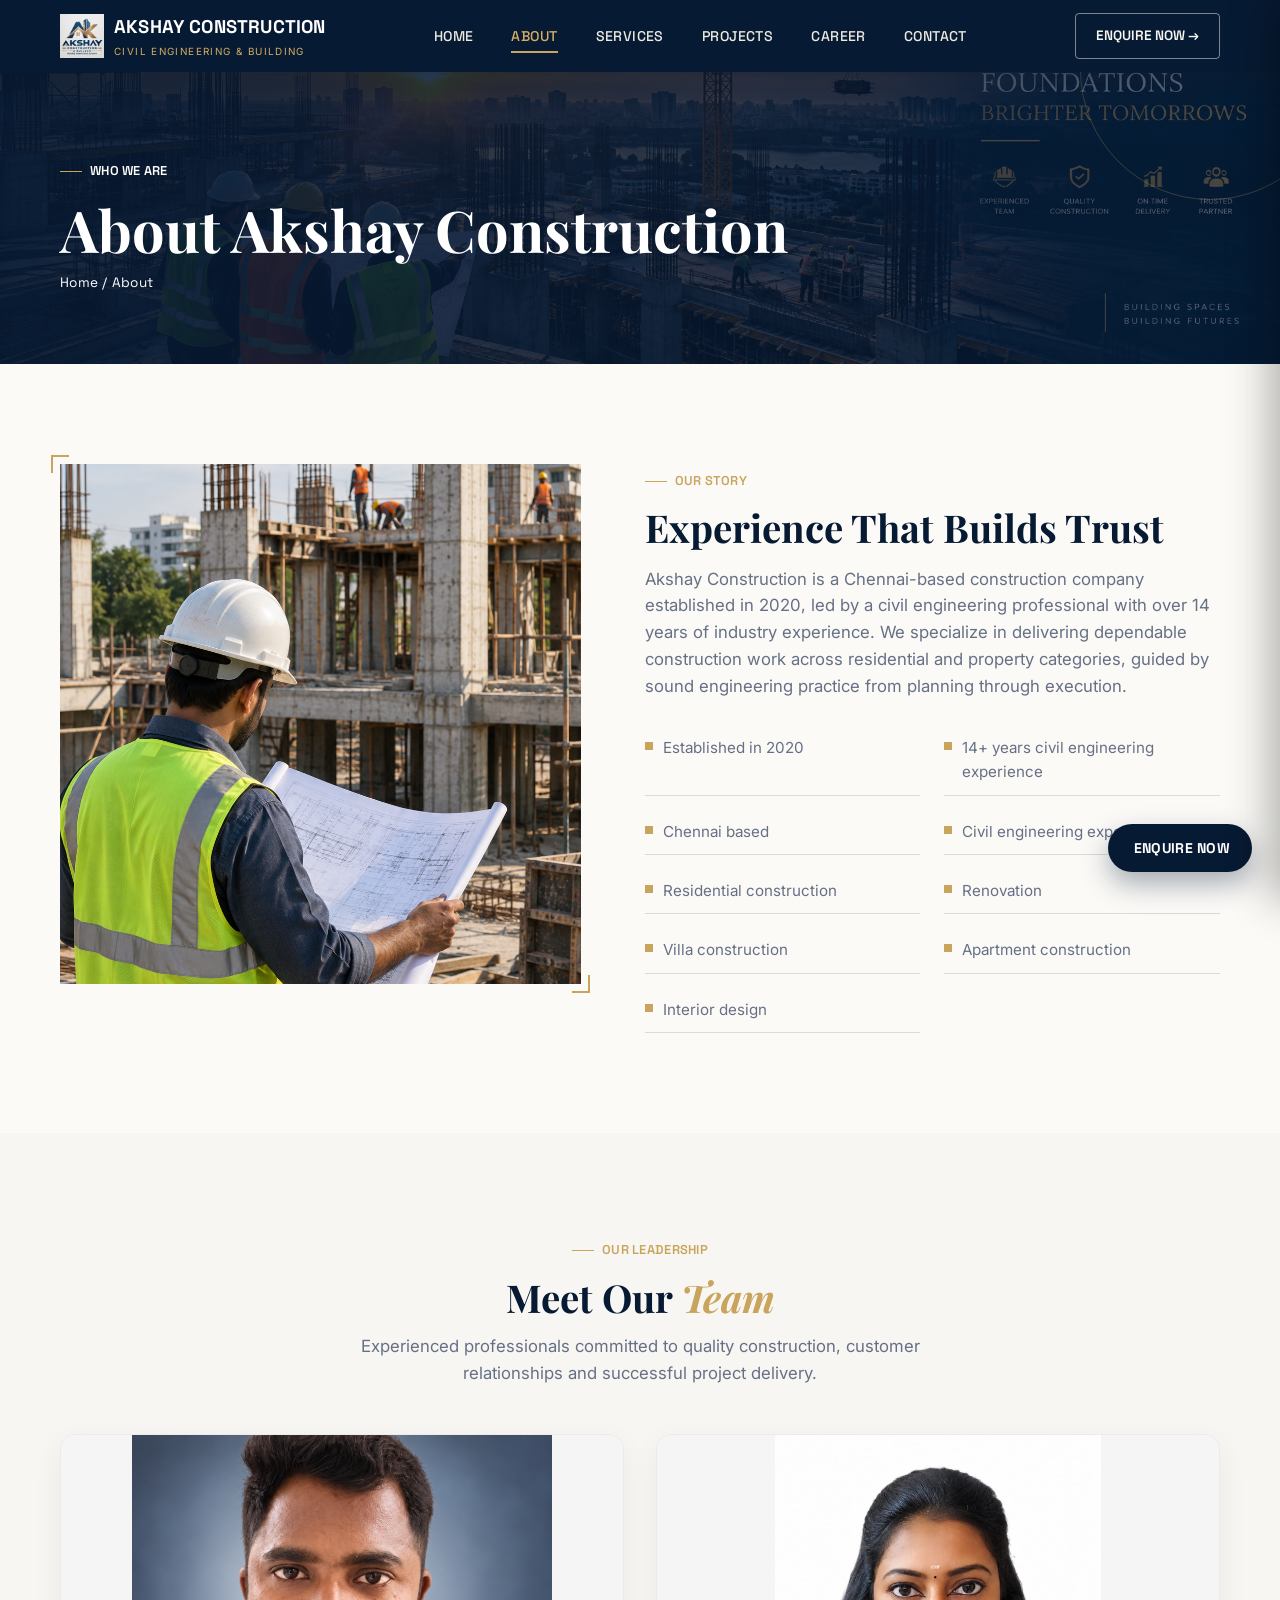
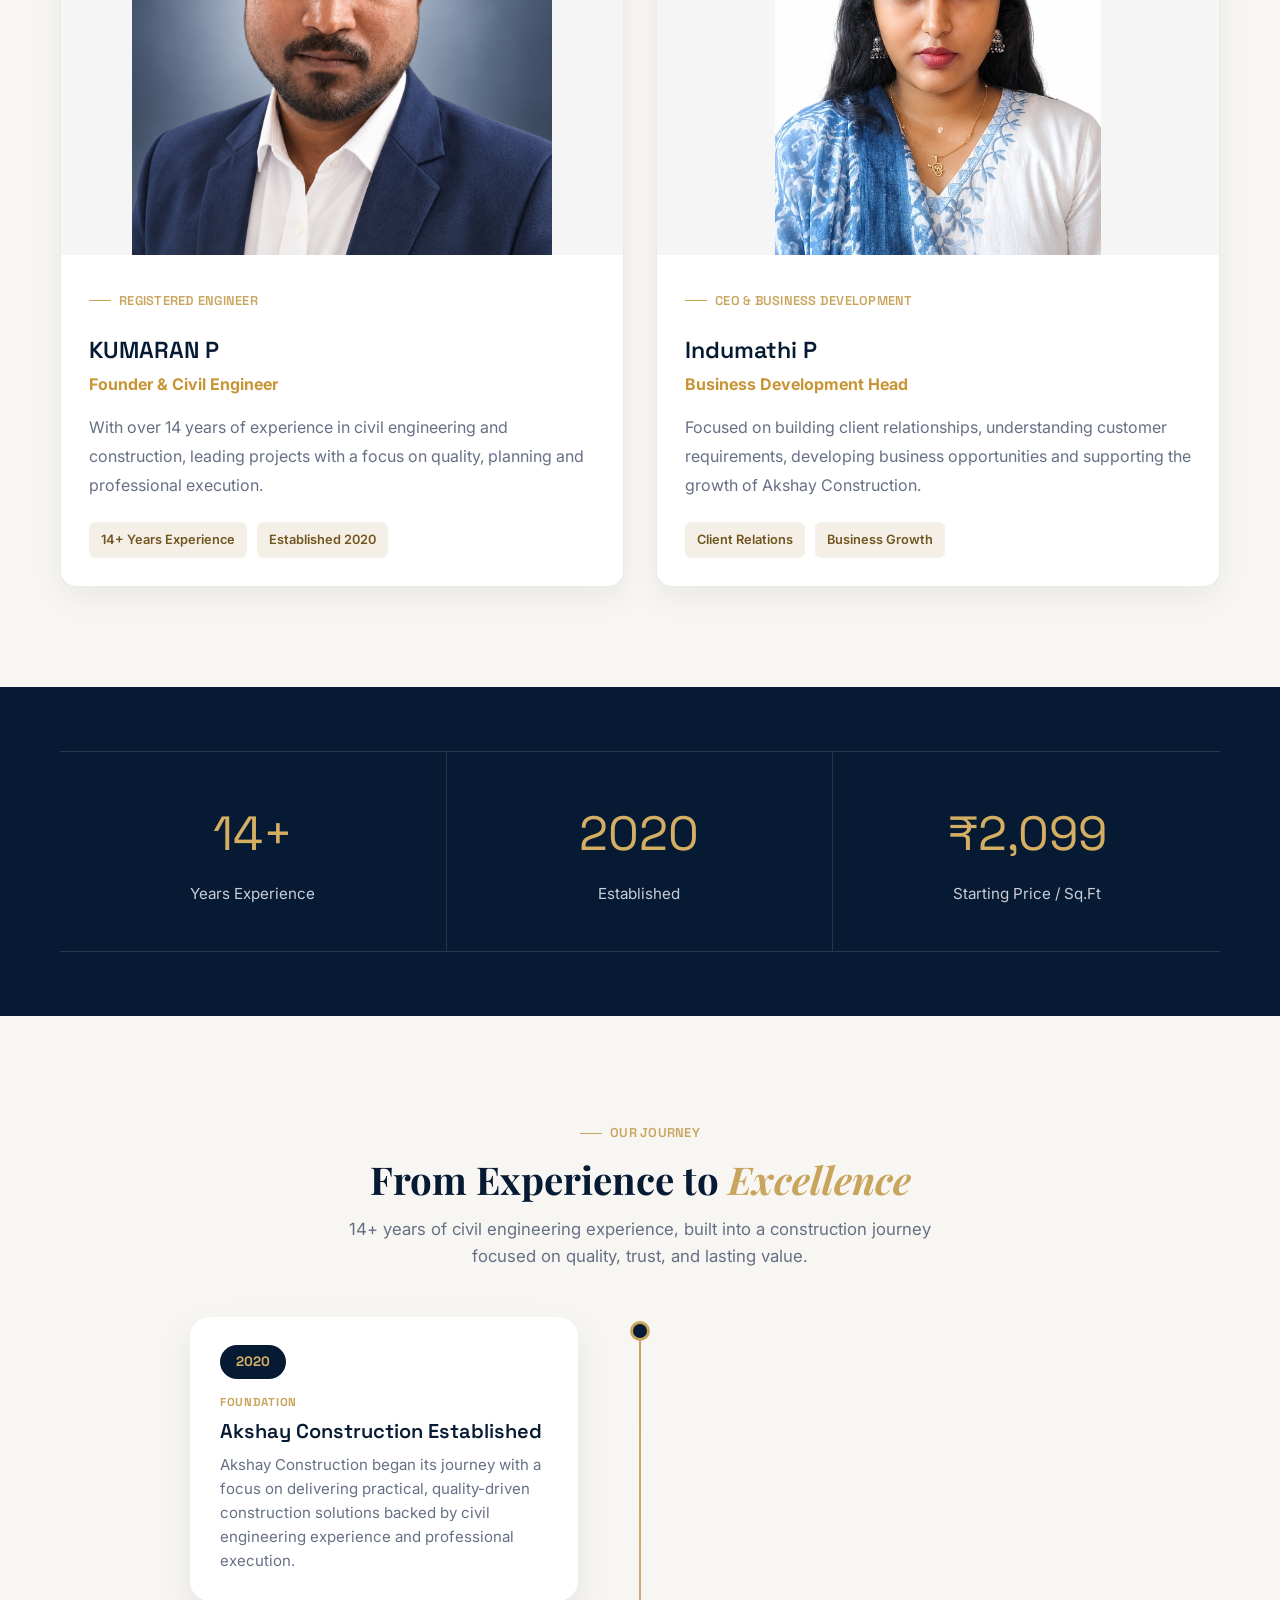
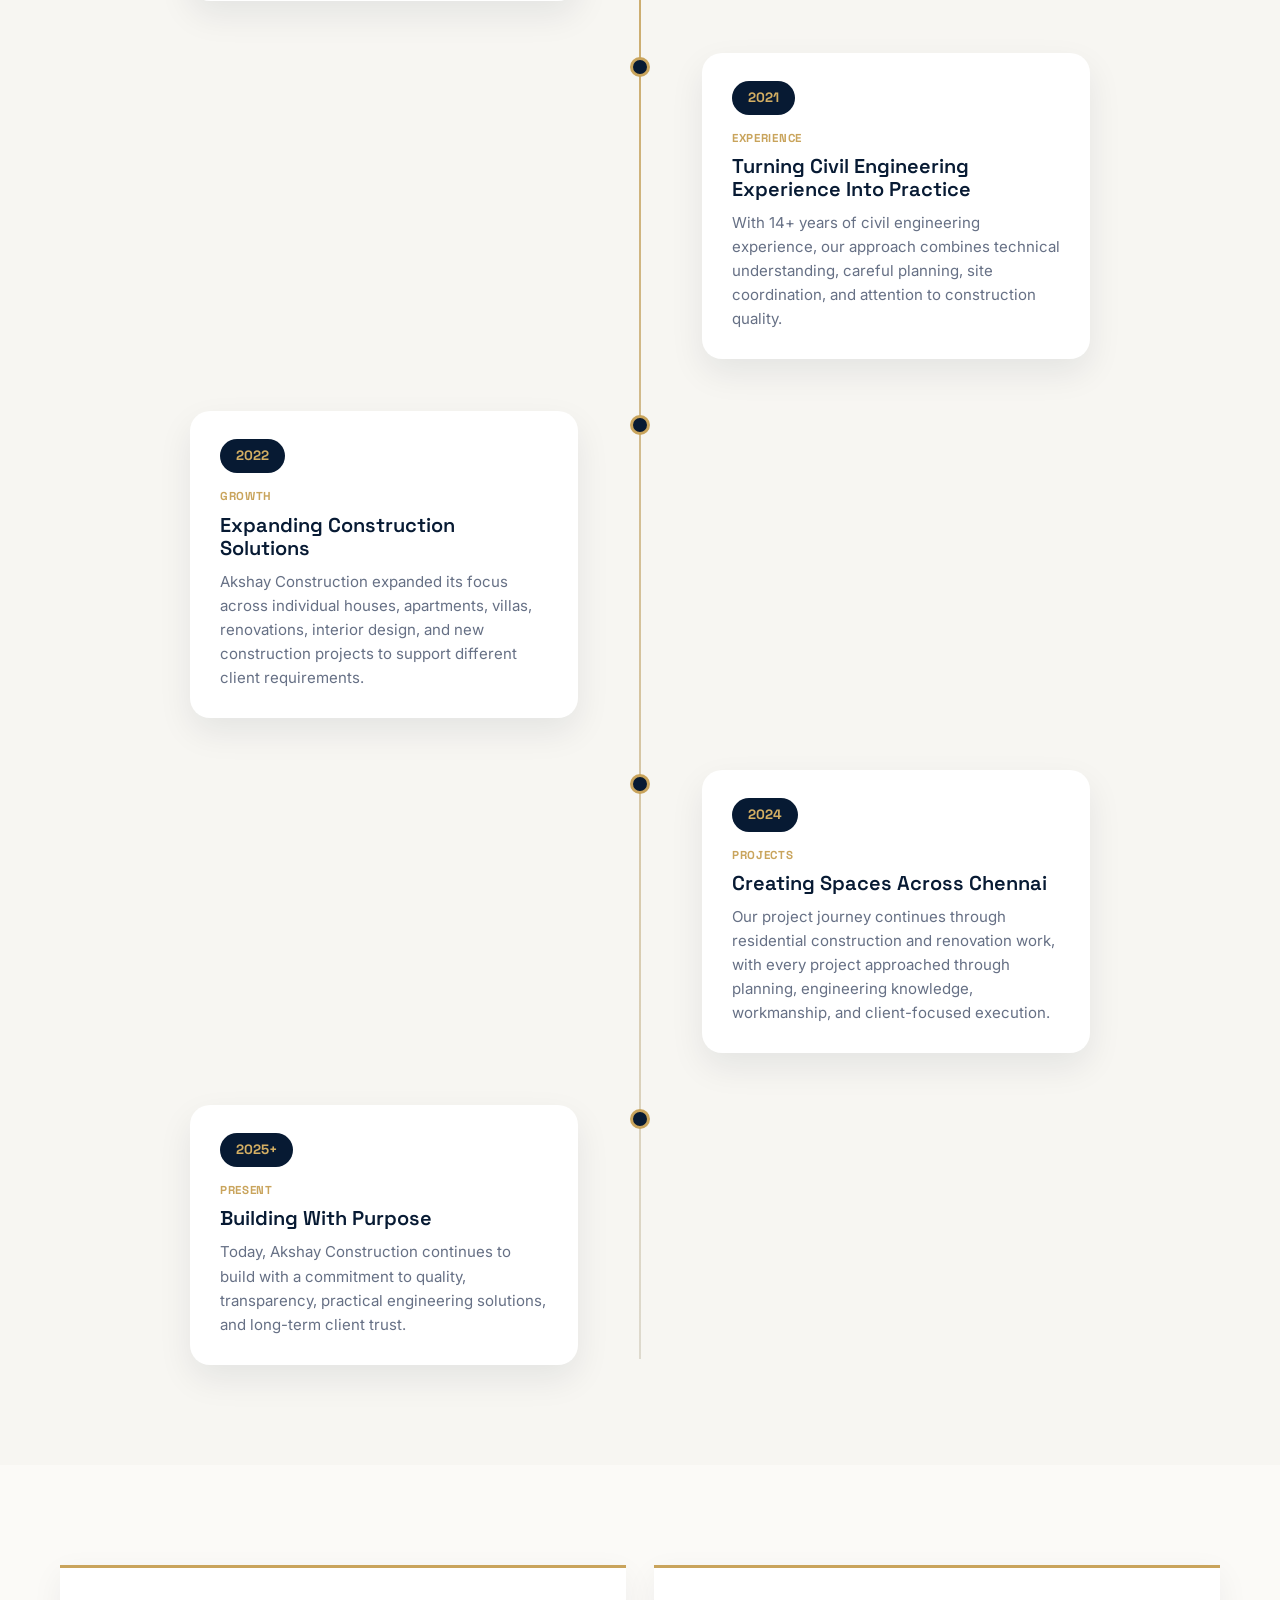
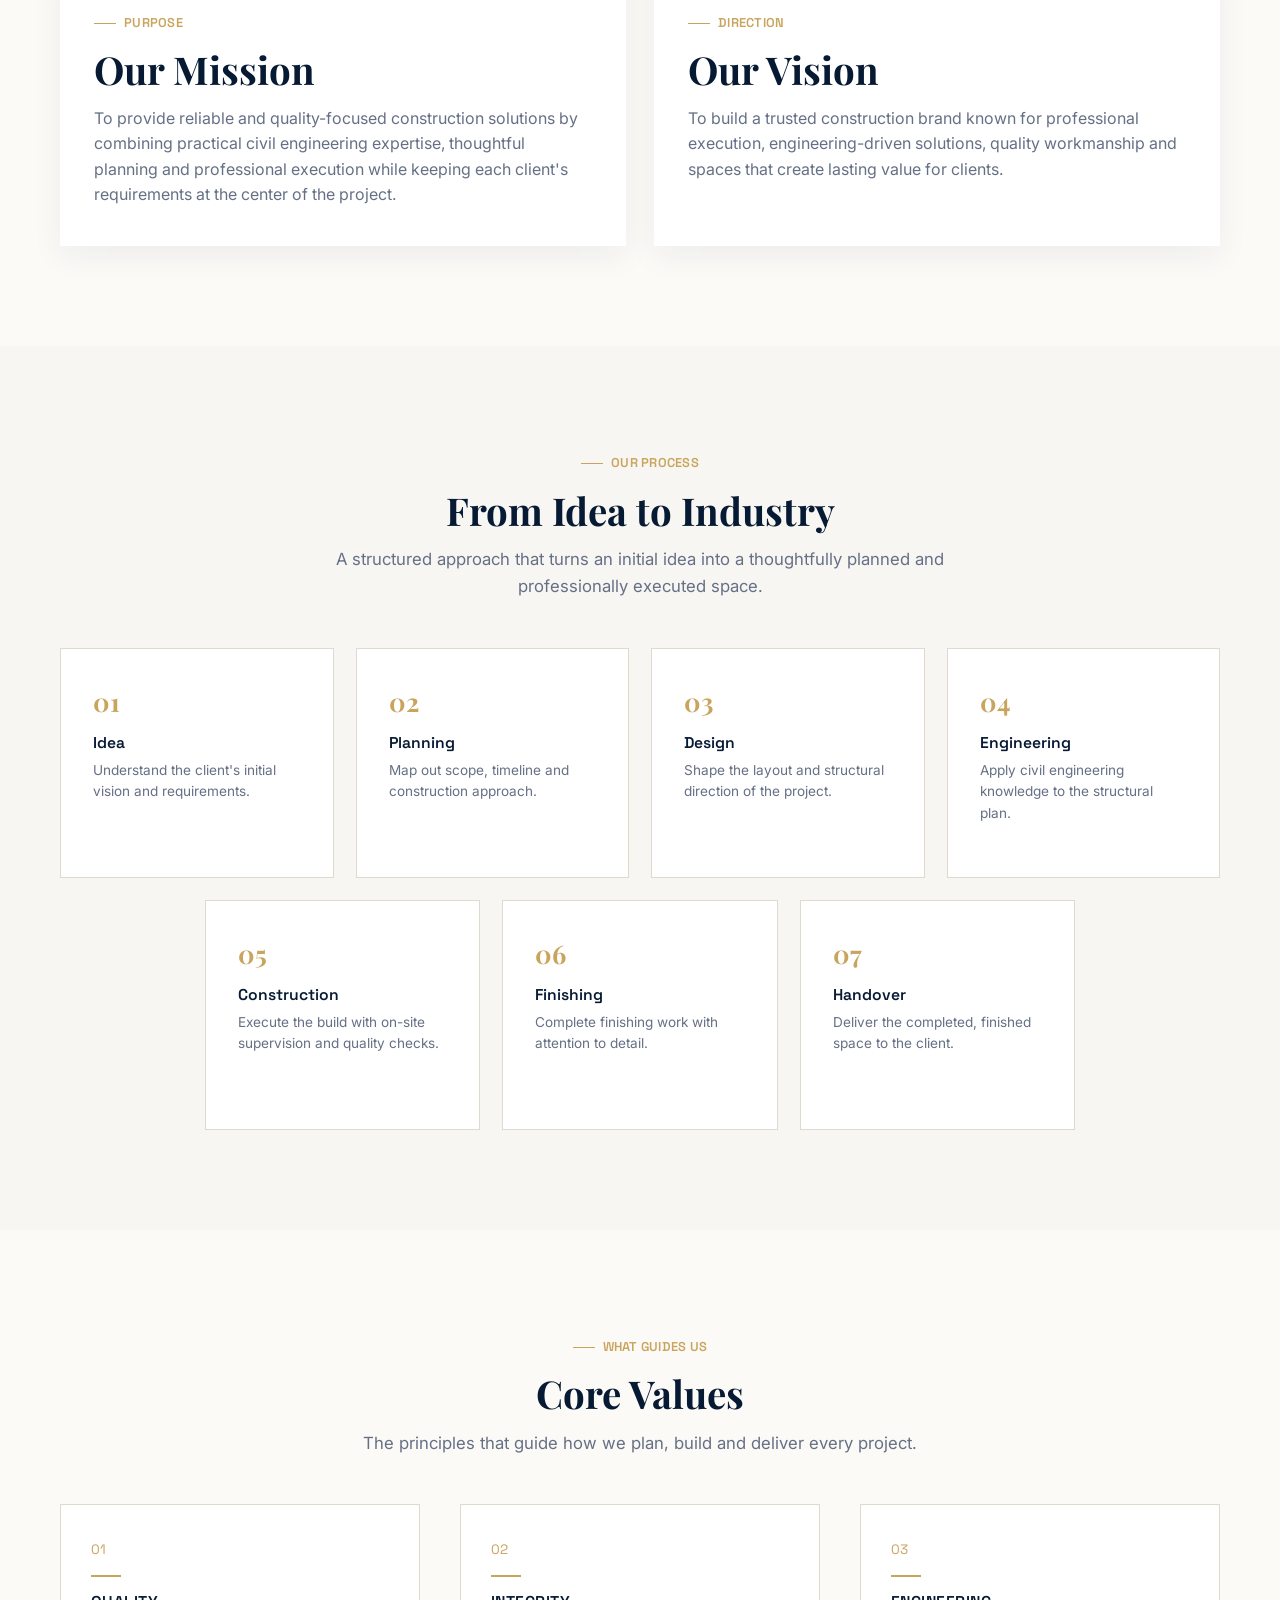
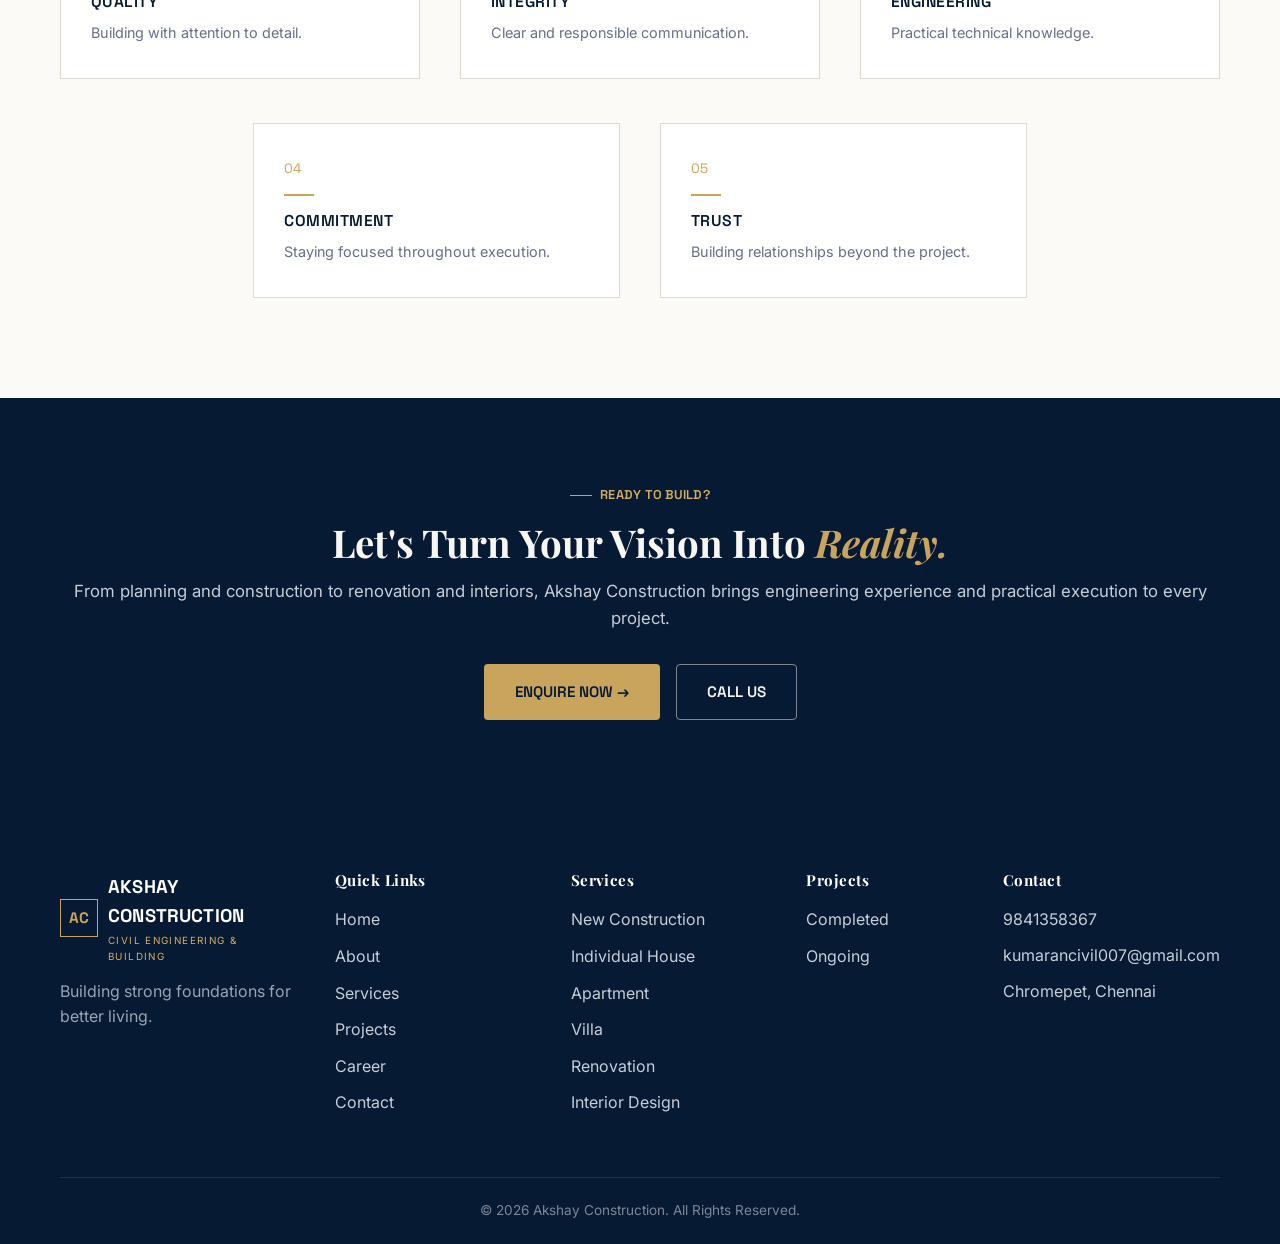
==== commit 8acdbffd: "Replace with latest Akshay Construction website" ====
--- a/about.html
+++ b/about.html
@@ -83,28 +83,80 @@
   </div>
 </section>
 
-<!-- ================= FOUNDER / LEADERSHIP ================= -->
+
+<!-- ================= LEADERSHIP TEAM ================= -->
 <section class="section section--alt">
-  <div class="container founder-section">
-    <div class="founder-portrait-wrap reveal">
-      <img src="images/founder.png" alt="Founder and Civil Engineer of Akshay Construction" loading="lazy">
-      <div class="founder-badge">14+ YEARS EXPERIENCE</div>
-    </div>
-    <div class="founder-info reveal">
-      <span class="tag">LEADERSHIP</span>
-      <h2>The Experience Behind Akshay Construction</h2>
-      <p class="role">FOUNDER &amp; CIVIL ENGINEER</p>
-      <p class="desc">With over 14 years of experience in civil engineering and construction, the founder brings practical engineering knowledge and a commitment to delivering construction solutions tailored to each client's requirements.</p>
-      <div class="founder-facts">
-        <div><span class="f-label">EXPERIENCE</span><span class="f-value">14+ Years</span></div>
-        <div><span class="f-label">PROFESSION</span><span class="f-value">Civil Engineer</span></div>
-        <div><span class="f-label">COMPANY</span><span class="f-value">Akshay Construction</span></div>
-        <div><span class="f-label">ESTABLISHED</span><span class="f-value">2020</span></div>
-        <div><span class="f-label">LOCATION</span><span class="f-value">Chennai</span></div>
-      </div>
-    </div>
-  </div>
-</section>
+  <div class="container">
+
+    <div class="section-head center reveal">
+      <span class="tag">OUR LEADERSHIP</span>
+      <h2>Meet Our <span class="accent">Team</span></h2>
+      <p>
+        Experienced professionals committed to quality construction,
+        customer relationships and successful project delivery.
+      </p>
+    </div>
+
+    <div class="leadership-grid">
+
+      <!-- FOUNDER -->
+      <div class="leader-card reveal">
+        <div class="leader-image">
+          <img
+            src="images/founder.png"
+            alt="Founder and Civil Engineer of Akshay Construction"
+            loading="lazy"
+          />
+        </div>
+
+        <div class="leader-info">
+          <span class="tag">REGISTERED ENGINEER</span>
+          <h3>KUMARAN P</h3>
+          <p class="leader-role">Founder &amp; Civil Engineer</p>
+          <p>
+            With over 14 years of experience in civil engineering
+            and construction, leading projects with a focus on
+            quality, planning and professional execution.
+          </p>
+
+          <div class="leader-experience">
+            <span>14+ Years Experience</span>
+            <span>Established 2020</span>
+          </div>
+        </div>
+      </div>
+
+      <!-- BUSINESS DEVELOPMENT HEAD -->
+      <div class="leader-card reveal">
+        <div class="leader-image">
+          <img
+            src="images/founder2.jpeg"
+            alt="Business Development Head of Akshay Construction"
+            loading="lazy"
+          />
+        </div>
+
+        <div class="leader-info">
+          <span class="tag">CEO &amp; BUSINESS DEVELOPMENT</span>
+          <h3>Indumathi P</h3>
+          <p class="leader-role">Business Development Head</p>
+          <p>
+            Focused on building client relationships, understanding
+            customer requirements, developing business opportunities
+            and supporting the growth of Akshay Construction.
+          </p>
+
+          <div class="leader-experience">
+            <span>Client Relations</span>
+            <span>Business Growth</span>
+          </div>
+        </div>
+      </div>
+
+    </div>
+  </div>
+</section>
+
 
 <section class="section--tight section--dark">
   <div class="container">
--- a/css/about.css
+++ b/css/about.css
@@ -192,3 +192,119 @@
   .values-row-top, .values-row-bottom{ grid-template-columns:1fr; gap:18px; max-width:100%; margin-top:8px; }
   .value-card{ padding:28px 24px; }
 }
+
+
+/* ================= LEADERSHIP TEAM ================= */
+
+.leadership-grid {
+  display: grid;
+  grid-template-columns: repeat(2, minmax(0, 1fr));
+  gap: 32px;
+  margin-top: 45px;
+}
+
+.leader-card {
+  background: var(--white, #ffffff);
+  border-radius: 16px;
+  overflow: hidden;
+  border: 1px solid rgba(0, 0, 0, 0.08);
+  box-shadow: 0 10px 30px rgba(0, 0, 0, 0.06);
+  transition: transform 0.3s ease, box-shadow 0.3s ease;
+}
+
+.leader-card:hover {
+  transform: translateY(-6px);
+  box-shadow: 0 18px 40px rgba(0, 0, 0, 0.12);
+}
+
+.leader-image {
+  width: 100%;
+  height: 420px;
+  overflow: hidden;
+  background: #f5f5f5;
+  display: flex;
+  align-items: center;
+  justify-content: center;
+}
+
+.leader-image img {
+  display: block;
+  width: 100%;
+  height: 100%;
+  object-fit: contain;
+  object-position: center;
+}
+
+.leader-info {
+  padding: 28px;
+}
+
+.leader-info h3 {
+  margin: 12px 0 8px;
+  font-size: 1.45rem;
+}
+
+.leader-role {
+  color: var(--accent, #c89535);
+  font-weight: 700;
+  margin-bottom: 16px;
+}
+
+.leader-info > p:not(.leader-role) {
+  color: var(--ink-soft, #666666);
+  line-height: 1.8;
+}
+
+.leader-experience {
+  display: flex;
+  flex-wrap: wrap;
+  gap: 10px;
+  margin-top: 22px;
+}
+
+.leader-experience span {
+  padding: 8px 12px;
+  border-radius: 6px;
+  background: #f5f0e7;
+  color: #72551f;
+  font-size: 0.8rem;
+  font-weight: 600;
+}
+
+/* Tablet and mobile responsive design */
+@media (max-width: 768px) {
+  .leadership-grid {
+    grid-template-columns: 1fr;
+    gap: 24px;
+  }
+
+  .leader-image {
+    height: 320px;
+  }
+
+  .leader-info {
+    padding: 22px;
+  }
+}
+
+@media (max-width: 480px) {
+  .leader-image {
+    height: 280px;
+  }
+
+  .leader-info h3 {
+    font-size: 1.25rem;
+  }
+}
+/* Mobile responsive */
+@media (max-width: 768px) {
+  .leader-image {
+    height: 380px;
+  }
+}
+
+@media (max-width: 480px) {
+  .leader-image {
+    height: 320px;
+  }
+}
